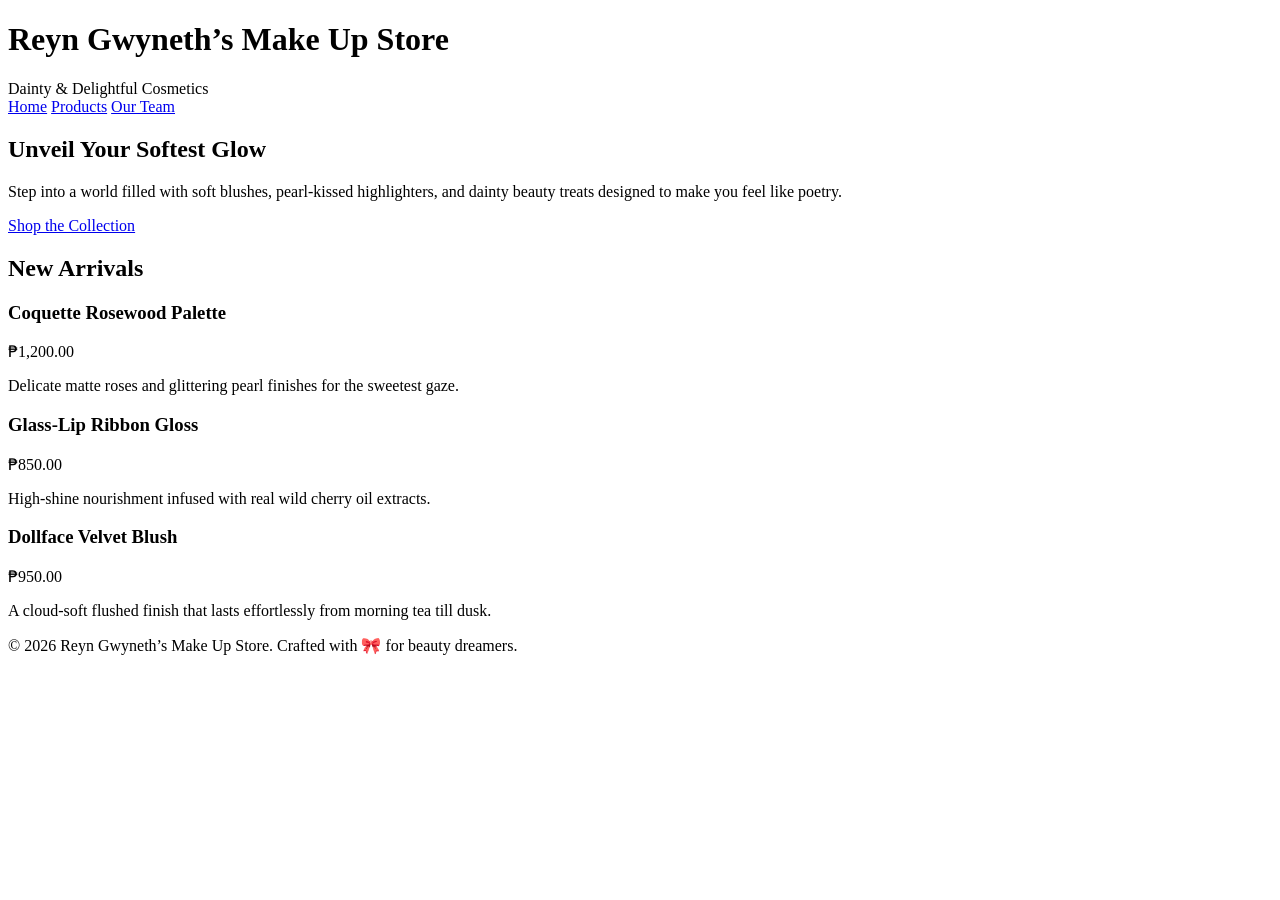
==== index.html @ 67e37d7e "Add files via upload" ====
<!DOCTYPE html>
<html lang="en">
<head>
    <meta charset="UTF-8">
    <meta name="viewport" content="width=device-width, initial-scale=1.0">
    <title>Reyn Gwyneth’s Make Up Store | Ribbon & Roses</title>
    <link rel="stylesheet" href="css/style.css">
</head>
<body>
    <header>
        <div class="logo-container">
            <h1>Reyn Gwyneth’s Make Up Store</h1>
            <span>Dainty & Delightful Cosmetics</span>
        </div>
        <nav>
            <a href="index.html">Home</a>
            <a href="products.html">Products</a>
            <a href="team.html">Our Team</a>
        </nav>
    </header>

    <section class="hero">
        <h2>Unveil Your Softest Glow</h2>
        <p>Step into a world filled with soft blushes, pearl-kissed highlighters, and dainty beauty treats designed to make you feel like poetry.</p>
        <a href="products.html" class="btn">Shop the Collection</a>
    </section>

    <main class="container">
        <h2 class="section-title">New Arrivals</h2>
        <div class="grid-3">
            <div class="card">
                <h3>Coquette Rosewood Palette</h3>
                <p class="price">₱1,200.00</p>
                <p>Delicate matte roses and glittering pearl finishes for the sweetest gaze.</p>
            </div>
            <div class="card">
                <h3>Glass-Lip Ribbon Gloss</h3>
                <p class="price">₱850.00</p>
                <p>High-shine nourishment infused with real wild cherry oil extracts.</p>
            </div>
            <div class="card">
                <h3>Dollface Velvet Blush</h3>
                <p class="price">₱950.00</p>
                <p>A cloud-soft flushed finish that lasts effortlessly from morning tea till dusk.</p>
            </div>
        </div>
    </main>

    <footer>
        <p>&copy; 2026 Reyn Gwyneth’s Make Up Store. Crafted with 🎀 for beauty dreamers.</p>
    </footer>
</body>
</html>
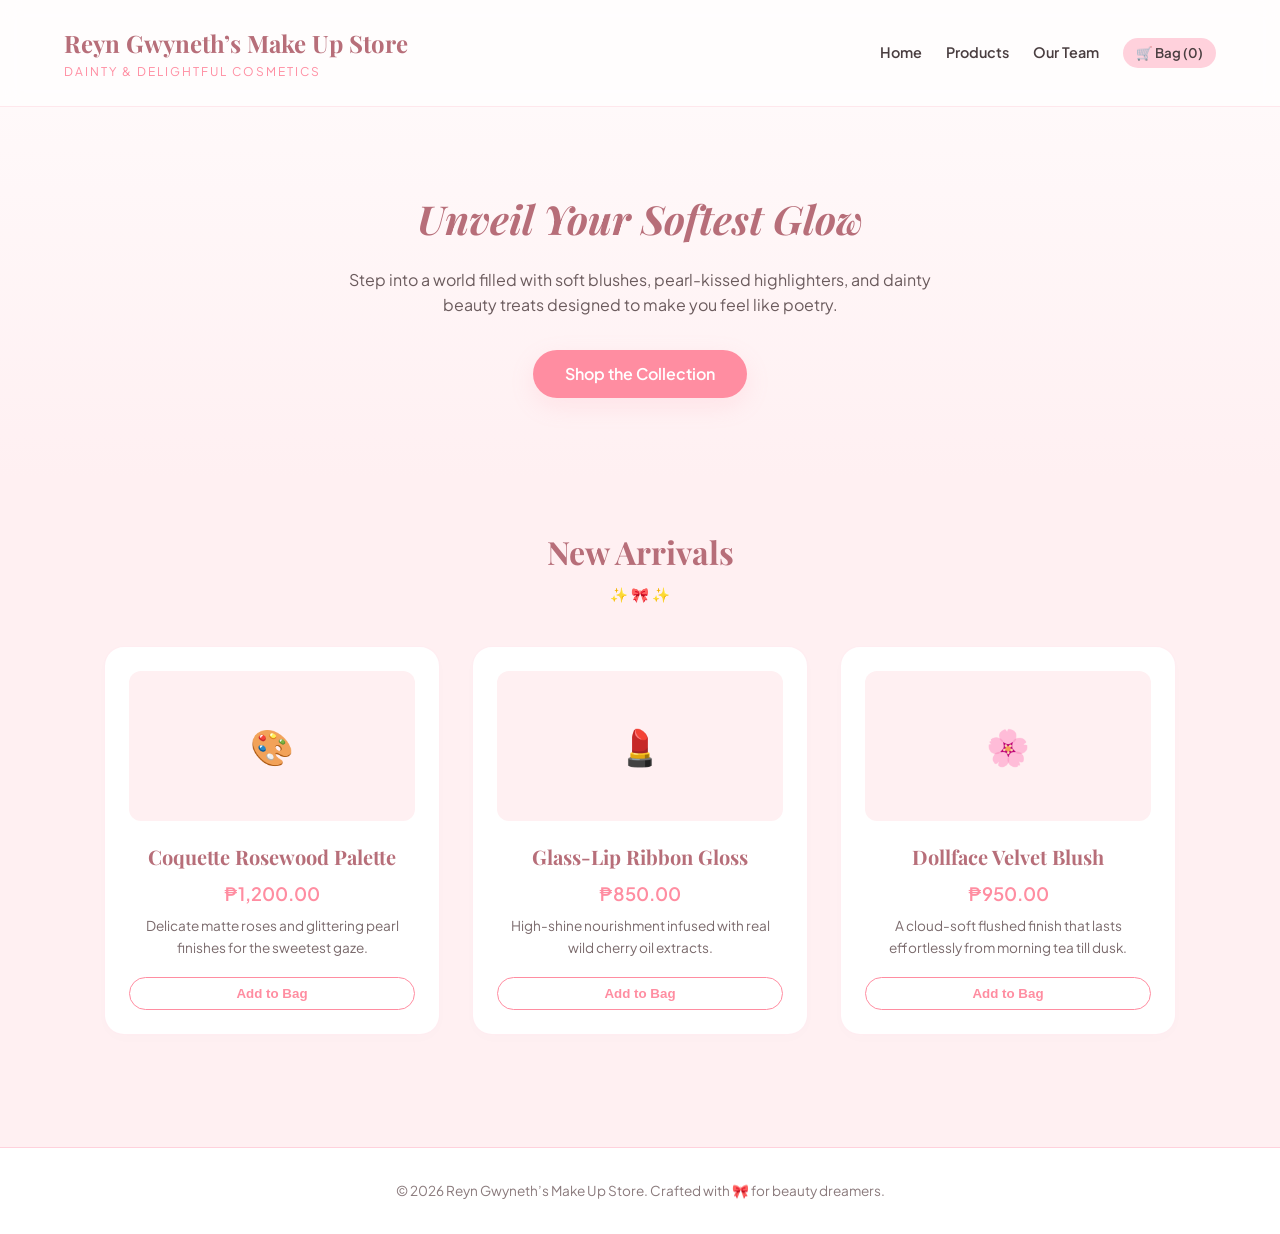
==== commit e1932832: "Add initial HTML structure for makeup store" ====
--- a/index.html
+++ b/index.html
@@ -3,51 +3,339 @@
 <head>
     <meta charset="UTF-8">
     <meta name="viewport" content="width=device-width, initial-scale=1.0">
-    <title>Reyn Gwyneth’s Make Up Store | Ribbon & Roses</title>
-    <link rel="stylesheet" href="css/style.css">
+    <title>Reyn Gwyneth’s Make Up Store</title>
+    
+    <!-- Elegant Typography -->
+    <link rel="preconnect" href="https://fonts.googleapis.com">
+    <link rel="preconnect" href="https://fonts.gstatic.com" crossorigin>
+    <link href="https://fonts.googleapis.com/css2?family=Playfair+Display:ital,wght@0,400..700;1,400..700&family=Plus+Jakarta+Sans:wght@300;400;600&display=swap" rel="stylesheet">
+    
+    <style>
+        /* --- Girly Theme Variables --- */
+        :root {
+            --pink-light: #FFF0F2;
+            --pink-base: #FFD1DC;
+            --pink-dark: #FF8DA1;
+            --rose-gold: #B76E79;
+            --text-color: #4A3E40;
+            --white: #FFFFFF;
+            --font-serif: 'Playfair Display', serif;
+            --font-sans: 'Plus Jakarta Sans', sans-serif;
+            --shadow: 0 8px 24px rgba(255, 141, 161, 0.15);
+            --transition: all 0.3s ease;
+        }
+
+        * {
+            box-sizing: border-box;
+            margin: 0;
+            padding: 0;
+        }
+
+        body {
+            font-family: var(--font-sans);
+            color: var(--text-color);
+            background-color: var(--pink-light);
+            line-height: 1.6;
+            overflow-x: hidden;
+        }
+
+        /* Pretty pink scrollbar */
+        ::-webkit-scrollbar {
+            width: 8px;
+        }
+        ::-webkit-scrollbar-track {
+            background: var(--pink-light);
+        }
+        ::-webkit-scrollbar-thumb {
+            background: var(--pink-base);
+            border-radius: 10px;
+        }
+
+        /* --- Header & Navigation --- */
+        header {
+            background-color: rgba(255, 255, 255, 0.85);
+            backdrop-filter: blur(10px);
+            padding: 1.5rem 5%;
+            display: flex;
+            justify-content: space-between;
+            align-items: center;
+            position: sticky;
+            top: 0;
+            z-index: 1000;
+            border-bottom: 1px solid rgba(255, 209, 220, 0.5);
+        }
+
+        .logo-area h1 {
+            font-family: var(--font-serif);
+            font-size: 1.5rem;
+            color: var(--rose-gold);
+            font-weight: 700;
+        }
+
+        .logo-area span {
+            font-size: 0.75rem;
+            text-transform: uppercase;
+            letter-spacing: 2px;
+            color: var(--pink-dark);
+            display: block;
+        }
+
+        nav {
+            display: flex;
+            gap: 1.5rem;
+            align-items: center;
+        }
+
+        nav a {
+            text-decoration: none;
+            color: var(--text-color);
+            font-weight: 600;
+            font-size: 0.9rem;
+            transition: var(--transition);
+            position: relative;
+        }
+
+        nav a:hover {
+            color: var(--pink-dark);
+        }
+
+        .cart-icon {
+            background: var(--pink-base);
+            border: none;
+            padding: 0.4rem 0.8rem;
+            border-radius: 20px;
+            font-family: var(--font-sans);
+            font-weight: 600;
+            color: var(--text-color);
+            cursor: pointer;
+        }
+
+        /* --- Hero Section --- */
+        .hero {
+            text-align: center;
+            padding: 5rem 1.5rem;
+            background: linear-gradient(180deg, rgba(255,255,255,0.6) 0%, rgba(255,240,242,1) 100%);
+        }
+
+        .hero h2 {
+            font-family: var(--font-serif);
+            font-size: 2.5rem;
+            color: var(--rose-gold);
+            margin-bottom: 1rem;
+            font-style: italic;
+        }
+
+        .hero p {
+            font-size: 1rem;
+            max-width: 600px;
+            margin: 0 auto 2rem auto;
+            color: #6b5b5d;
+        }
+
+        .cta-btn {
+            display: inline-block;
+            text-decoration: none;
+            background-color: var(--pink-dark);
+            color: var(--white);
+            padding: 0.7rem 2rem;
+            border-radius: 30px;
+            font-weight: 600;
+            box-shadow: var(--shadow);
+            transition: var(--transition);
+        }
+
+        .cta-btn:hover {
+            background-color: var(--rose-gold);
+            transform: translateY(-2px);
+        }
+
+        /* --- Product Layout Grid --- */
+        main {
+            padding: 3rem 5%;
+            max-width: 1200px;
+            margin: 0 auto;
+        }
+
+        .section-title {
+            text-align: center;
+            font-family: var(--font-serif);
+            font-size: 2rem;
+            color: var(--rose-gold);
+            margin-bottom: 2.5rem;
+        }
+
+        .section-title::after {
+            content: '✨ 🎀 ✨';
+            display: block;
+            font-size: 0.9rem;
+            margin-top: 0.4rem;
+        }
+
+        .product-grid {
+            display: grid;
+            grid-template-columns: repeat(auto-fit, minmax(260px, 1fr));
+            gap: 2rem;
+        }
+
+        .product-card {
+            background: var(--white);
+            border-radius: 20px;
+            padding: 1.5rem;
+            text-align: center;
+            border: 1px solid rgba(255, 209, 220, 0.4);
+            transition: var(--transition);
+            display: flex;
+            flex-direction: column;
+            justify-content: space-between;
+            box-shadow: 0 4px 15px rgba(0,0,0,0.01);
+        }
+
+        .product-card:hover {
+            transform: translateY(-5px);
+            box-shadow: var(--shadow);
+            border-color: var(--pink-base);
+        }
+
+        .product-img-placeholder {
+            width: 100%;
+            height: 150px;
+            background-color: var(--pink-light);
+            border-radius: 12px;
+            margin-bottom: 1.2rem;
+            display: flex;
+            align-items: center;
+            justify-content: center;
+            font-size: 2.2rem;
+        }
+
+        .product-card h3 {
+            font-family: var(--font-serif);
+            font-size: 1.25rem;
+            color: var(--rose-gold);
+            margin-bottom: 0.4rem;
+        }
+
+        .price {
+            font-weight: 600;
+            color: var(--pink-dark);
+            font-size: 1.15rem;
+            margin-bottom: 0.4rem;
+        }
+
+        .description {
+            font-size: 0.85rem;
+            color: #7a6a6c;
+            margin-bottom: 1.2rem;
+        }
+
+        .add-to-cart-btn {
+            background: transparent;
+            border: 1.5px solid var(--pink-dark);
+            color: var(--pink-dark);
+            padding: 0.5rem 1.2rem;
+            border-radius: 20px;
+            font-weight: 600;
+            cursor: pointer;
+            transition: var(--transition);
+            width: 100%;
+        }
+
+        .add-to-cart-btn:hover {
+            background: var(--pink-dark);
+            color: var(--white);
+        }
+
+        footer {
+            background-color: var(--white);
+            text-align: center;
+            padding: 2rem 1.5rem;
+            margin-top: 4rem;
+            border-top: 1px solid var(--pink-base);
+            font-size: 0.85rem;
+            color: #8a7a7c;
+        }
+
+        /* Mobile Responsiveness */
+        @media (max-width: 768px) {
+            header {
+                flex-direction: column;
+                gap: 1rem;
+                text-align: center;
+            }
+            .hero h2 {
+                font-size: 2rem;
+            }
+        }
+    </style>
 </head>
 <body>
+
     <header>
-        <div class="logo-container">
+        <div class="logo-area">
             <h1>Reyn Gwyneth’s Make Up Store</h1>
-            <span>Dainty & Delightful Cosmetics</span>
+            <span>Dainty &amp; Delightful Cosmetics</span>
         </div>
         <nav>
             <a href="index.html">Home</a>
             <a href="products.html">Products</a>
             <a href="team.html">Our Team</a>
+            <button class="cart-icon">🛒 Bag (<span id="cart-count">0</span>)</button>
         </nav>
     </header>
 
     <section class="hero">
         <h2>Unveil Your Softest Glow</h2>
         <p>Step into a world filled with soft blushes, pearl-kissed highlighters, and dainty beauty treats designed to make you feel like poetry.</p>
-        <a href="products.html" class="btn">Shop the Collection</a>
+        <a href="products.html" class="cta-btn">Shop the Collection</a>
     </section>
 
-    <main class="container">
+    <main>
         <h2 class="section-title">New Arrivals</h2>
-        <div class="grid-3">
-            <div class="card">
-                <h3>Coquette Rosewood Palette</h3>
-                <p class="price">₱1,200.00</p>
-                <p>Delicate matte roses and glittering pearl finishes for the sweetest gaze.</p>
+        
+        <div class="product-grid">
+            <div class="product-card">
+                <div>
+                    <div class="product-img-placeholder">🎨</div>
+                    <h3>Coquette Rosewood Palette</h3>
+                    <p class="price">₱1,200.00</p>
+                    <p class="description">Delicate matte roses and glittering pearl finishes for the sweetest gaze.</p>
+                </div>
+                <button class="add-to-cart-btn" onclick="addToCart()">Add to Bag</button>
             </div>
-            <div class="card">
-                <h3>Glass-Lip Ribbon Gloss</h3>
-                <p class="price">₱850.00</p>
-                <p>High-shine nourishment infused with real wild cherry oil extracts.</p>
+
+            <div class="product-card">
+                <div>
+                    <div class="product-img-placeholder">💄</div>
+                    <h3>Glass-Lip Ribbon Gloss</h3>
+                    <p class="price">₱850.00</p>
+                    <p class="description">High-shine nourishment infused with real wild cherry oil extracts.</p>
+                </div>
+                <button class="add-to-cart-btn" onclick="addToCart()">Add to Bag</button>
             </div>
-            <div class="card">
-                <h3>Dollface Velvet Blush</h3>
-                <p class="price">₱950.00</p>
-                <p>A cloud-soft flushed finish that lasts effortlessly from morning tea till dusk.</p>
+
+            <div class="product-card">
+                <div>
+                    <div class="product-img-placeholder">🌸</div>
+                    <h3>Dollface Velvet Blush</h3>
+                    <p class="price">₱950.00</p>
+                    <p class="description">A cloud-soft flushed finish that lasts effortlessly from morning tea till dusk.</p>
+                </div>
+                <button class="add-to-cart-btn" onclick="addToCart()">Add to Bag</button>
             </div>
         </div>
     </main>
 
     <footer>
-        <p>&copy; 2026 Reyn Gwyneth’s Make Up Store. Crafted with 🎀 for beauty dreamers.</p>
+        <p>© 2026 Reyn Gwyneth’s Make Up Store. Crafted with 🎀 for beauty dreamers.</p>
     </footer>
+
+    <script>
+        let count = 0;
+        function addToCart() {
+            count++;
+            document.getElementById('cart-count').innerText = count;
+            alert("Added to your beauty bag! 💖✨");
+        }
+    </script>
 </body>
 </html>
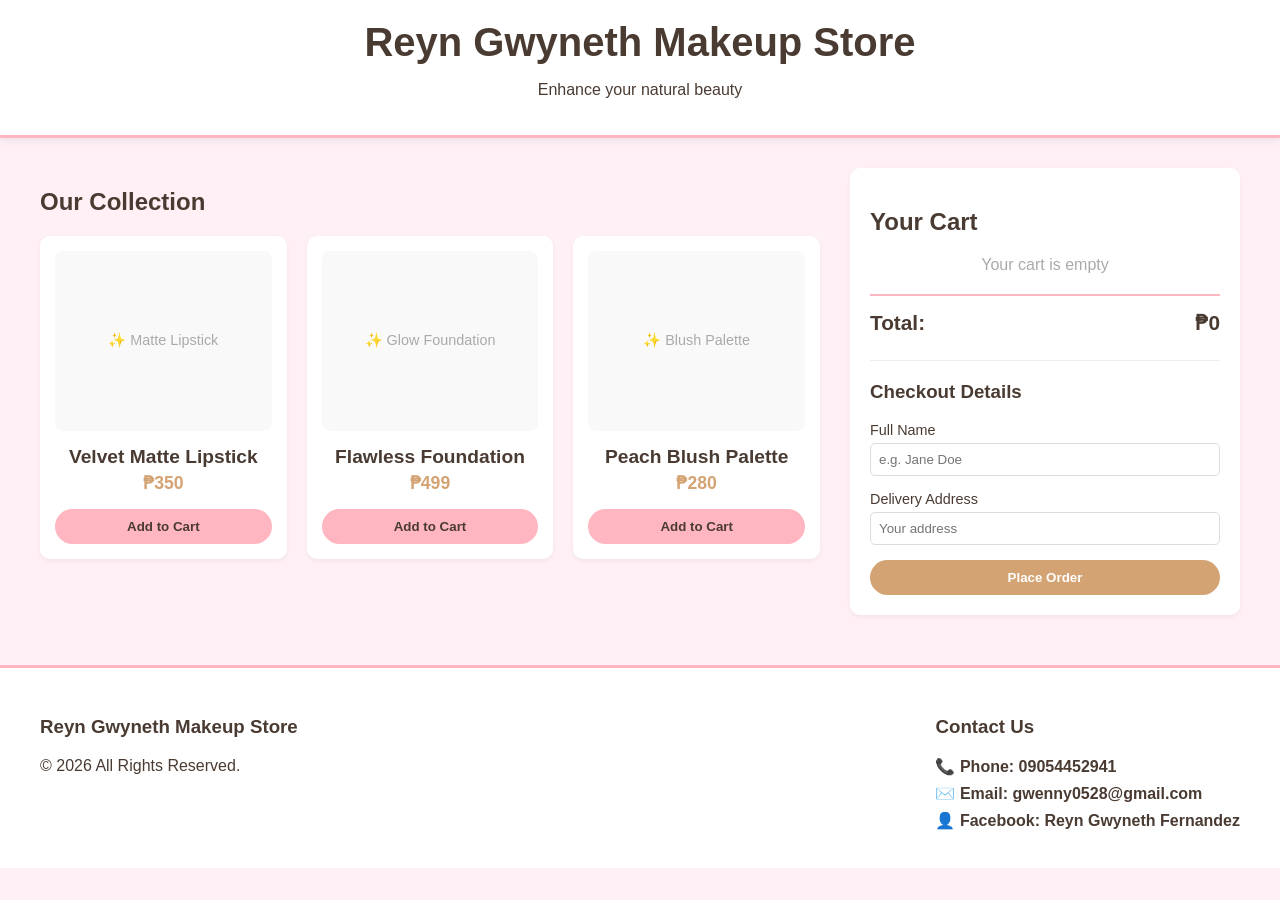
==== commit ae5fc53d: "Create index.html" ====
--- a/index.html
+++ b/index.html
@@ -3,338 +3,361 @@
 <head>
     <meta charset="UTF-8">
     <meta name="viewport" content="width=device-width, initial-scale=1.0">
-    <title>Reyn Gwyneth’s Make Up Store</title>
-    
-    <!-- Elegant Typography -->
-    <link rel="preconnect" href="https://fonts.googleapis.com">
-    <link rel="preconnect" href="https://fonts.gstatic.com" crossorigin>
-    <link href="https://fonts.googleapis.com/css2?family=Playfair+Display:ital,wght@0,400..700;1,400..700&family=Plus+Jakarta+Sans:wght@300;400;600&display=swap" rel="stylesheet">
-    
+    <title>Reyn Gwyneth Makeup Store</title>
     <style>
-        /* --- Girly Theme Variables --- */
         :root {
-            --pink-light: #FFF0F2;
-            --pink-base: #FFD1DC;
-            --pink-dark: #FF8DA1;
-            --rose-gold: #B76E79;
-            --text-color: #4A3E40;
-            --white: #FFFFFF;
-            --font-serif: 'Playfair Display', serif;
-            --font-sans: 'Plus Jakarta Sans', sans-serif;
-            --shadow: 0 8px 24px rgba(255, 141, 161, 0.15);
-            --transition: all 0.3s ease;
-        }
-
-        * {
-            box-sizing: border-box;
+            --primary-color: #ffb6c1;
+            --dark-color: #4a3b32;
+            --accent-color: #d4a373;
+            --light-bg: #fff0f5;
+        }
+
+        body {
+            font-family: 'Segoe UI', Tahoma, Geneva, Verdana, sans-serif;
             margin: 0;
             padding: 0;
-        }
-
-        body {
-            font-family: var(--font-sans);
-            color: var(--text-color);
-            background-color: var(--pink-light);
-            line-height: 1.6;
-            overflow-x: hidden;
-        }
-
-        /* Pretty pink scrollbar */
-        ::-webkit-scrollbar {
-            width: 8px;
-        }
-        ::-webkit-scrollbar-track {
-            background: var(--pink-light);
-        }
-        ::-webkit-scrollbar-thumb {
-            background: var(--pink-base);
+            background-color: var(--light-bg);
+            color: var(--dark-color);
+        }
+
+        header {
+            background-color: white;
+            padding: 20px;
+            text-align: center;
+            border-bottom: 3px solid var(--primary-color);
+            box-shadow: 0 4px 6px rgba(0,0,0,0.05);
+        }
+
+        header h1 {
+            margin: 0;
+            font-size: 2.5rem;
+            color: var(--dark-color);
+        }
+
+        .container {
+            max-width: 1200px;
+            margin: 30px auto;
+            padding: 0 20px;
+            display: grid;
+            grid-template-columns: 2fr 1fr;
+            gap: 30px;
+        }
+
+        @media (max-width: 768px) {
+            .container {
+                grid-template-columns: 1fr;
+            }
+        }
+
+        /* Products Grid */
+        .products-grid {
+            display: grid;
+            grid-template-columns: repeat(auto-fit, minmax(220px, 1fr));
+            gap: 20px;
+        }
+
+        .product-card {
+            background: white;
             border-radius: 10px;
-        }
-
-        /* --- Header & Navigation --- */
-        header {
-            background-color: rgba(255, 255, 255, 0.85);
-            backdrop-filter: blur(10px);
-            padding: 1.5rem 5%;
+            padding: 15px;
+            text-align: center;
+            box-shadow: 0 2px 5px rgba(0,0,0,0.05);
+            transition: transform 0.2s;
+        }
+
+        .product-card:hover {
+            transform: translateY(-5px);
+        }
+
+        .product-img {
+            width: 100%;
+            height: 180px;
+            background-color: #f9f9f9;
+            border-radius: 8px;
+            margin-bottom: 15px;
+            display: flex;
+            align-items: center;
+            justify-content: center;
+            color: #aaa;
+            font-size: 0.9rem;
+        }
+
+        .product-card h3 {
+            margin: 10px 0 5px 0;
+            font-size: 1.2rem;
+        }
+
+        .price {
+            color: var(--accent-color);
+            font-weight: bold;
+            font-size: 1.1rem;
+            margin-bottom: 15px;
+        }
+
+        .btn {
+            background-color: var(--primary-color);
+            color: var(--dark-color);
+            border: none;
+            padding: 10px 15px;
+            border-radius: 20px;
+            cursor: pointer;
+            font-weight: bold;
+            width: 100%;
+            transition: background 0.2s;
+        }
+
+        .btn:hover {
+            background-color: #ff99aa;
+        }
+
+        /* Cart & Checkout Section */
+        .sidebar {
+            background: white;
+            padding: 20px;
+            border-radius: 10px;
+            box-shadow: 0 2px 5px rgba(0,0,0,0.05);
+            height: fit-content;
+        }
+
+        .cart-item {
             display: flex;
             justify-content: space-between;
             align-items: center;
-            position: sticky;
-            top: 0;
-            z-index: 1000;
-            border-bottom: 1px solid rgba(255, 209, 220, 0.5);
-        }
-
-        .logo-area h1 {
-            font-family: var(--font-serif);
-            font-size: 1.5rem;
-            color: var(--rose-gold);
-            font-weight: 700;
-        }
-
-        .logo-area span {
-            font-size: 0.75rem;
-            text-transform: uppercase;
-            letter-spacing: 2px;
-            color: var(--pink-dark);
+            padding: 10px 0;
+            border-bottom: 1px solid #eee;
+        }
+
+        .cart-item button {
+            background: none;
+            border: none;
+            color: red;
+            cursor: pointer;
+            font-size: 0.9rem;
+        }
+
+        .total-section {
+            margin-top: 20px;
+            font-size: 1.3rem;
+            font-weight: bold;
+            display: flex;
+            justify-content: space-between;
+            border-top: 2px solid var(--primary-color);
+            padding-top: 15px;
+        }
+
+        /* Checkout Form */
+        .checkout-form {
+            margin-top: 25px;
+            border-top: 1px solid #eee;
+            padding-top: 20px;
+        }
+
+        .checkout-form h3 {
+            margin-top: 0;
+        }
+
+        .form-group {
+            margin-bottom: 15px;
+        }
+
+        .form-group label {
             display: block;
-        }
-
-        nav {
-            display: flex;
-            gap: 1.5rem;
-            align-items: center;
-        }
-
-        nav a {
-            text-decoration: none;
-            color: var(--text-color);
-            font-weight: 600;
+            margin-bottom: 5px;
             font-size: 0.9rem;
-            transition: var(--transition);
-            position: relative;
-        }
-
-        nav a:hover {
-            color: var(--pink-dark);
-        }
-
-        .cart-icon {
-            background: var(--pink-base);
-            border: none;
-            padding: 0.4rem 0.8rem;
-            border-radius: 20px;
-            font-family: var(--font-sans);
-            font-weight: 600;
-            color: var(--text-color);
-            cursor: pointer;
-        }
-
-        /* --- Hero Section --- */
-        .hero {
-            text-align: center;
-            padding: 5rem 1.5rem;
-            background: linear-gradient(180deg, rgba(255,255,255,0.6) 0%, rgba(255,240,242,1) 100%);
-        }
-
-        .hero h2 {
-            font-family: var(--font-serif);
-            font-size: 2.5rem;
-            color: var(--rose-gold);
-            margin-bottom: 1rem;
-            font-style: italic;
-        }
-
-        .hero p {
-            font-size: 1rem;
-            max-width: 600px;
-            margin: 0 auto 2rem auto;
-            color: #6b5b5d;
-        }
-
-        .cta-btn {
-            display: inline-block;
-            text-decoration: none;
-            background-color: var(--pink-dark);
-            color: var(--white);
-            padding: 0.7rem 2rem;
-            border-radius: 30px;
-            font-weight: 600;
-            box-shadow: var(--shadow);
-            transition: var(--transition);
-        }
-
-        .cta-btn:hover {
-            background-color: var(--rose-gold);
-            transform: translateY(-2px);
-        }
-
-        /* --- Product Layout Grid --- */
-        main {
-            padding: 3rem 5%;
+        }
+
+        .form-group input {
+            width: 100%;
+            padding: 8px;
+            border: 1px solid #ddd;
+            border-radius: 5px;
+            box-sizing: border-box;
+        }
+
+        /* Footer & Contact */
+        footer {
+            background-color: white;
+            margin-top: 50px;
+            padding: 30px 20px;
+            border-top: 3px solid var(--primary-color);
+        }
+
+        .footer-content {
             max-width: 1200px;
             margin: 0 auto;
-        }
-
-        .section-title {
-            text-align: center;
-            font-family: var(--font-serif);
-            font-size: 2rem;
-            color: var(--rose-gold);
-            margin-bottom: 2.5rem;
-        }
-
-        .section-title::after {
-            content: '✨ 🎀 ✨';
-            display: block;
-            font-size: 0.9rem;
-            margin-top: 0.4rem;
-        }
-
-        .product-grid {
-            display: grid;
-            grid-template-columns: repeat(auto-fit, minmax(260px, 1fr));
-            gap: 2rem;
-        }
-
-        .product-card {
-            background: var(--white);
-            border-radius: 20px;
-            padding: 1.5rem;
-            text-align: center;
-            border: 1px solid rgba(255, 209, 220, 0.4);
-            transition: var(--transition);
             display: flex;
-            flex-direction: column;
             justify-content: space-between;
-            box-shadow: 0 4px 15px rgba(0,0,0,0.01);
-        }
-
-        .product-card:hover {
-            transform: translateY(-5px);
-            box-shadow: var(--shadow);
-            border-color: var(--pink-base);
-        }
-
-        .product-img-placeholder {
-            width: 100%;
-            height: 150px;
-            background-color: var(--pink-light);
-            border-radius: 12px;
-            margin-bottom: 1.2rem;
-            display: flex;
-            align-items: center;
-            justify-content: center;
-            font-size: 2.2rem;
-        }
-
-        .product-card h3 {
-            font-family: var(--font-serif);
-            font-size: 1.25rem;
-            color: var(--rose-gold);
-            margin-bottom: 0.4rem;
-        }
-
-        .price {
-            font-weight: 600;
-            color: var(--pink-dark);
-            font-size: 1.15rem;
-            margin-bottom: 0.4rem;
-        }
-
-        .description {
-            font-size: 0.85rem;
-            color: #7a6a6c;
-            margin-bottom: 1.2rem;
-        }
-
-        .add-to-cart-btn {
-            background: transparent;
-            border: 1.5px solid var(--pink-dark);
-            color: var(--pink-dark);
-            padding: 0.5rem 1.2rem;
-            border-radius: 20px;
-            font-weight: 600;
-            cursor: pointer;
-            transition: var(--transition);
-            width: 100%;
-        }
-
-        .add-to-cart-btn:hover {
-            background: var(--pink-dark);
-            color: var(--white);
-        }
-
-        footer {
-            background-color: var(--white);
-            text-align: center;
-            padding: 2rem 1.5rem;
-            margin-top: 4rem;
-            border-top: 1px solid var(--pink-base);
-            font-size: 0.85rem;
-            color: #8a7a7c;
-        }
-
-        /* Mobile Responsiveness */
-        @media (max-width: 768px) {
-            header {
-                flex-direction: column;
-                gap: 1rem;
-                text-align: center;
-            }
-            .hero h2 {
-                font-size: 2rem;
-            }
+            flex-wrap: wrap;
+            gap: 20px;
+        }
+
+        .contact-info p {
+            margin: 8px 0;
+        }
+
+        .contact-info a {
+            color: var(--dark-color);
+            text-decoration: none;
+            font-weight: bold;
+        }
+
+        .contact-info a:hover {
+            color: var(--accent-color);
         }
     </style>
 </head>
 <body>
 
     <header>
-        <div class="logo-area">
-            <h1>Reyn Gwyneth’s Make Up Store</h1>
-            <span>Dainty &amp; Delightful Cosmetics</span>
+        <h1>Reyn Gwyneth Makeup Store</h1>
+        <p>Enhance your natural beauty</p>
+    </header>
+
+    <div class="container">
+        <!-- Products Section -->
+        <div>
+            <h2>Our Collection</h2>
+            <div class="products-grid">
+                <!-- Product 1 -->
+                <div class="product-card">
+                    <div class="product-img">✨ Matte Lipstick</div>
+                    <h3>Velvet Matte Lipstick</h3>
+                    <div class="price">₱350</div>
+                    <button class="btn" onclick="addToCart('Velvet Matte Lipstick', 350)">Add to Cart</button>
+                </div>
+                <!-- Product 2 -->
+                <div class="product-card">
+                    <div class="product-img">✨ Glow Foundation</div>
+                    <h3>Flawless Foundation</h3>
+                    <div class="price">₱499</div>
+                    <button class="btn" onclick="addToCart('Flawless Foundation', 499)">Add to Cart</button>
+                </div>
+                <!-- Product 3 -->
+                <div class="product-card">
+                    <div class="product-img">✨ Blush Palette</div>
+                    <h3>Peach Blush Palette</h3>
+                    <div class="price">₱280</div>
+                    <button class="btn" onclick="addToCart('Peach Blush Palette', 280)">Add to Cart</button>
+                </div>
+            </div>
         </div>
-        <nav>
-            <a href="index.html">Home</a>
-            <a href="products.html">Products</a>
-            <a href="team.html">Our Team</a>
-            <button class="cart-icon">🛒 Bag (<span id="cart-count">0</span>)</button>
-        </nav>
-    </header>
-
-    <section class="hero">
-        <h2>Unveil Your Softest Glow</h2>
-        <p>Step into a world filled with soft blushes, pearl-kissed highlighters, and dainty beauty treats designed to make you feel like poetry.</p>
-        <a href="products.html" class="cta-btn">Shop the Collection</a>
-    </section>
-
-    <main>
-        <h2 class="section-title">New Arrivals</h2>
-        
-        <div class="product-grid">
-            <div class="product-card">
-                <div>
-                    <div class="product-img-placeholder">🎨</div>
-                    <h3>Coquette Rosewood Palette</h3>
-                    <p class="price">₱1,200.00</p>
-                    <p class="description">Delicate matte roses and glittering pearl finishes for the sweetest gaze.</p>
-                </div>
-                <button class="add-to-cart-btn" onclick="addToCart()">Add to Bag</button>
-            </div>
-
-            <div class="product-card">
-                <div>
-                    <div class="product-img-placeholder">💄</div>
-                    <h3>Glass-Lip Ribbon Gloss</h3>
-                    <p class="price">₱850.00</p>
-                    <p class="description">High-shine nourishment infused with real wild cherry oil extracts.</p>
-                </div>
-                <button class="add-to-cart-btn" onclick="addToCart()">Add to Bag</button>
-            </div>
-
-            <div class="product-card">
-                <div>
-                    <div class="product-img-placeholder">🌸</div>
-                    <h3>Dollface Velvet Blush</h3>
-                    <p class="price">₱950.00</p>
-                    <p class="description">A cloud-soft flushed finish that lasts effortlessly from morning tea till dusk.</p>
-                </div>
-                <button class="add-to-cart-btn" onclick="addToCart()">Add to Bag</button>
+
+        <!-- Shopping Cart & Checkout Sidebar -->
+        <div class="sidebar">
+            <h2>Your Cart</h2>
+            <div id="cart-items">
+                <p style="color: #aaa; text-align: center;">Your cart is empty</p>
+            </div>
+            
+            <div class="total-section">
+                <span>Total:</span>
+                <span id="cart-total">₱0</span>
+            </div>
+
+            <!-- Checkout Form -->
+            <div class="checkout-form">
+                <h3>Checkout Details</h3>
+                <form id="checkout-form" onsubmit="processCheckout(event)">
+                    <div class="form-group">
+                        <label for="name">Full Name</label>
+                        <input type="text" id="name" required placeholder="e.g. Jane Doe">
+                    </div>
+                    <div class="form-group">
+                        <label for="address">Delivery Address</label>
+                        <input type="text" id="address" required placeholder="Your address">
+                    </div>
+                    <button type="submit" class="btn" style="background-color: var(--accent-color); color: white;">Place Order</button>
+                </form>
             </div>
         </div>
-    </main>
-
+    </div>
+
+    <!-- Contact Info Footer -->
     <footer>
-        <p>© 2026 Reyn Gwyneth’s Make Up Store. Crafted with 🎀 for beauty dreamers.</p>
+        <div class="footer-content">
+            <div>
+                <h3>Reyn Gwyneth Makeup Store</h3>
+                <p>&copy; 2026 All Rights Reserved.</p>
+            </div>
+            <div class="contact-info">
+                <h3>Contact Us</h3>
+                <p>📞 <strong>Phone:</strong> <a href="tel:09054452941">09054452941</a></p>
+                <p>✉️ <strong>Email:</strong> <a href="mailto:gwenny0528@gmail.com">gwenny0528@gmail.com</a></p>
+                <p>👤 <strong>Facebook:</strong> <a href="https://www.facebook.com/search/top/?q=Reyn%20Gwyneth%20Fernandez" target="_blank">Reyn Gwyneth Fernandez</a></p>
+            </div>
+        </div>
     </footer>
 
+    <!-- Interactive Logic JavaScript -->
     <script>
-        let count = 0;
-        function addToCart() {
-            count++;
-            document.getElementById('cart-count').innerText = count;
-            alert("Added to your beauty bag! 💖✨");
+        let cart = [];
+
+        function addToCart(name, price) {
+            // Check if item already exists in cart
+            const existingItem = cart.find(item => item.name === name);
+            if (existingItem) {
+                existingItem.quantity += 1;
+            } else {
+                cart.push({ name: name, price: price, quantity: 1 });
+            }
+            updateCartUI();
+        }
+
+        function removeFromCart(name) {
+            cart = cart.filter(item => item.name !== name);
+            updateCartUI();
+        }
+
+        function updateCartUI() {
+            const cartItemsContainer = document.getElementById('cart-items');
+            const cartTotalElement = document.getElementById('cart-total');
+            
+            if (cart.length === 0) {
+                cartItemsContainer.innerHTML = '<p style="color: #aaa; text-align: center;">Your cart is empty</p>';
+                cartTotalElement.innerText = '₱0';
+                return;
+            }
+
+            cartItemsContainer.innerHTML = '';
+            let total = 0;
+
+            cart.forEach(item => {
+                const itemTotal = item.price * item.quantity;
+                total += itemTotal;
+
+                const itemElement = document.createElement('div');
+                itemElement.className = 'cart-item';
+                itemElement.innerHTML = `
+                    <div>
+                        <strong>${item.name}</strong> <br>
+                        <small>₱${item.price} x ${item.quantity}</small>
+                    </div>
+                    <div>
+                        <span>₱${itemTotal}</span>
+                        <button onclick="removeFromCart('${item.name}')" style="margin-left: 10px;">✕</button>
+                    </div>
+                `;
+                cartItemsContainer.appendChild(itemElement);
+            });
+
+            cartTotalElement.innerText = `₱${total}`;
+        }
+
+        function processCheckout(event) {
+            event.preventDefault();
+            
+            if (cart.length === 0) {
+                alert('Your cart is empty. Add some items before checking out!');
+                return;
+            }
+
+            const name = document.getElementById('name').value;
+            alert(`Thank you for your order, ${name}! Your purchase has been processed successfully.`);
+            
+            // Clear cart and form after purchase
+            cart = [];
+            updateCartUI();
+            document.getElementById('checkout-form').reset();
         }
     </script>
 </body>
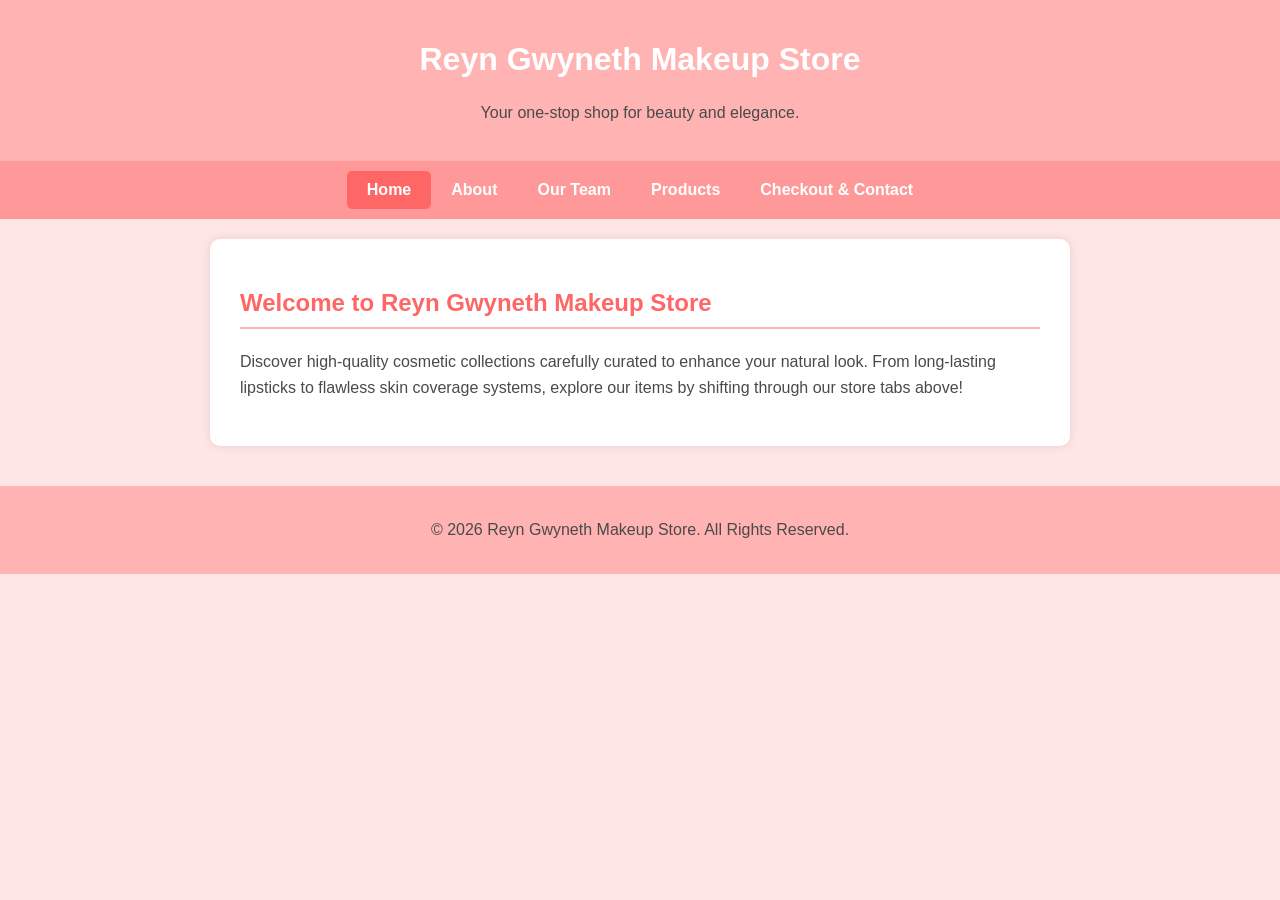
==== commit f2fbaa06: "Create index.html" ====
--- a/index.html
+++ b/index.html
@@ -5,120 +5,114 @@
     <meta name="viewport" content="width=device-width, initial-scale=1.0">
     <title>Reyn Gwyneth Makeup Store</title>
     <style>
-        :root {
-            --primary-color: #ffb6c1;
-            --dark-color: #4a3b32;
-            --accent-color: #d4a373;
-            --light-bg: #fff0f5;
-        }
-
         body {
-            font-family: 'Segoe UI', Tahoma, Geneva, Verdana, sans-serif;
+            font-family: Arial, sans-serif;
+            background-color: #ffe6e6;
             margin: 0;
             padding: 0;
-            background-color: var(--light-bg);
-            color: var(--dark-color);
+            text-align: center;
         }
 
         header {
-            background-color: white;
+            background-color: #ffb3b3;
+            color: white;
             padding: 20px;
+        }
+
+        /* Navigation Tabs */
+        nav {
+            background-color: #ff9999;
+            display: flex;
+            justify-content: center;
+            padding: 10px 0;
+        }
+
+        nav button {
+            background: none;
+            border: none;
+            color: white;
+            padding: 10px 20px;
+            font-size: 16px;
+            cursor: pointer;
+            font-weight: bold;
+            transition: background 0.3s;
+        }
+
+        nav button:hover, nav button.active {
+            background-color: #ff6666;
+            border-radius: 5px;
+        }
+
+        /* Tab Content Control */
+        .tab-content {
+            display: none;
+            max-width: 800px;
+            margin: 20px auto;
+            background: white;
+            padding: 30px;
+            border-radius: 10px;
+            box-shadow: 0px 0px 10px rgba(0,0,0,0.1);
+            text-align: left;
+        }
+
+        .tab-content.active {
+            display: block;
+        }
+
+        h2 {
+            color: #ff6666;
+            border-bottom: 2px solid #ffb3b3;
+            padding-bottom: 10px;
+        }
+
+        p {
+            line-height: 1.6;
+            color: #4a4a4a;
+        }
+
+        /* Product Interactive Grid */
+        .product-grid {
+            display: grid;
+            grid-template-columns: repeat(auto-fit, minmax(200px, 1fr));
+            gap: 20px;
+            margin-top: 20px;
+        }
+
+        .product-card {
+            border: 1px solid #ffb3b3;
+            padding: 15px;
+            border-radius: 8px;
             text-align: center;
-            border-bottom: 3px solid var(--primary-color);
-            box-shadow: 0 4px 6px rgba(0,0,0,0.05);
-        }
-
-        header h1 {
-            margin: 0;
-            font-size: 2.5rem;
-            color: var(--dark-color);
-        }
-
-        .container {
-            max-width: 1200px;
-            margin: 30px auto;
-            padding: 0 20px;
-            display: grid;
-            grid-template-columns: 2fr 1fr;
-            gap: 30px;
-        }
-
-        @media (max-width: 768px) {
-            .container {
-                grid-template-columns: 1fr;
-            }
-        }
-
-        /* Products Grid */
-        .products-grid {
-            display: grid;
-            grid-template-columns: repeat(auto-fit, minmax(220px, 1fr));
-            gap: 20px;
-        }
-
-        .product-card {
-            background: white;
-            border-radius: 10px;
-            padding: 15px;
-            text-align: center;
-            box-shadow: 0 2px 5px rgba(0,0,0,0.05);
-            transition: transform 0.2s;
-        }
-
-        .product-card:hover {
-            transform: translateY(-5px);
-        }
-
-        .product-img {
-            width: 100%;
-            height: 180px;
-            background-color: #f9f9f9;
-            border-radius: 8px;
-            margin-bottom: 15px;
-            display: flex;
-            align-items: center;
-            justify-content: center;
-            color: #aaa;
-            font-size: 0.9rem;
+            background-color: #fffafb;
         }
 
         .product-card h3 {
             margin: 10px 0 5px 0;
-            font-size: 1.2rem;
+            color: #ff6666;
         }
 
         .price {
-            color: var(--accent-color);
-            font-weight: bold;
-            font-size: 1.1rem;
+            font-weight: bold;
+            color: #d4a373;
             margin-bottom: 15px;
         }
 
         .btn {
-            background-color: var(--primary-color);
-            color: var(--dark-color);
+            background-color: #ff9999;
+            color: white;
             border: none;
-            padding: 10px 15px;
-            border-radius: 20px;
+            padding: 8px 15px;
+            border-radius: 5px;
             cursor: pointer;
             font-weight: bold;
             width: 100%;
-            transition: background 0.2s;
         }
 
         .btn:hover {
-            background-color: #ff99aa;
-        }
-
-        /* Cart & Checkout Section */
-        .sidebar {
-            background: white;
-            padding: 20px;
-            border-radius: 10px;
-            box-shadow: 0 2px 5px rgba(0,0,0,0.05);
-            height: fit-content;
-        }
-
+            background-color: #ff6666;
+        }
+
+        /* Cart & Checkout Layout */
         .cart-item {
             display: flex;
             justify-content: space-between;
@@ -130,30 +124,18 @@
         .cart-item button {
             background: none;
             border: none;
-            color: red;
+            color: #ff6666;
             cursor: pointer;
-            font-size: 0.9rem;
+            font-weight: bold;
         }
 
         .total-section {
-            margin-top: 20px;
-            font-size: 1.3rem;
-            font-weight: bold;
+            font-size: 20px;
+            font-weight: bold;
+            margin: 20px 0;
             display: flex;
             justify-content: space-between;
-            border-top: 2px solid var(--primary-color);
-            padding-top: 15px;
-        }
-
-        /* Checkout Form */
-        .checkout-form {
-            margin-top: 25px;
-            border-top: 1px solid #eee;
-            padding-top: 20px;
-        }
-
-        .checkout-form h3 {
-            margin-top: 0;
+            color: #ff6666;
         }
 
         .form-group {
@@ -163,46 +145,41 @@
         .form-group label {
             display: block;
             margin-bottom: 5px;
-            font-size: 0.9rem;
+            font-weight: bold;
         }
 
         .form-group input {
             width: 100%;
-            padding: 8px;
-            border: 1px solid #ddd;
+            padding: 10px;
+            border: 1px solid #ffb3b3;
             border-radius: 5px;
             box-sizing: border-box;
         }
 
-        /* Footer & Contact */
+        /* Contact Section Styles */
+        .contact-box {
+            background-color: #fffafb;
+            border-left: 5px solid #ff9999;
+            padding: 15px;
+            margin-top: 20px;
+            border-radius: 0 8px 8px 0;
+        }
+
+        .contact-box a {
+            color: #ff6666;
+            text-decoration: none;
+            font-weight: bold;
+        }
+
+        .contact-box a:hover {
+            text-decoration: underline;
+        }
+
         footer {
-            background-color: white;
-            margin-top: 50px;
-            padding: 30px 20px;
-            border-top: 3px solid var(--primary-color);
-        }
-
-        .footer-content {
-            max-width: 1200px;
-            margin: 0 auto;
-            display: flex;
-            justify-content: space-between;
-            flex-wrap: wrap;
-            gap: 20px;
-        }
-
-        .contact-info p {
-            margin: 8px 0;
-        }
-
-        .contact-info a {
-            color: var(--dark-color);
-            text-decoration: none;
-            font-weight: bold;
-        }
-
-        .contact-info a:hover {
-            color: var(--accent-color);
+            background-color: #ffb3b3;
+            color: white;
+            padding: 15px;
+            margin-top: 40px;
         }
     </style>
 </head>
@@ -210,154 +187,180 @@
 
     <header>
         <h1>Reyn Gwyneth Makeup Store</h1>
-        <p>Enhance your natural beauty</p>
+        <p>Your one-stop shop for beauty and elegance.</p>
     </header>
 
-    <div class="container">
-        <!-- Products Section -->
-        <div>
-            <h2>Our Collection</h2>
-            <div class="products-grid">
-                <!-- Product 1 -->
-                <div class="product-card">
-                    <div class="product-img">✨ Matte Lipstick</div>
-                    <h3>Velvet Matte Lipstick</h3>
-                    <div class="price">₱350</div>
-                    <button class="btn" onclick="addToCart('Velvet Matte Lipstick', 350)">Add to Cart</button>
-                </div>
-                <!-- Product 2 -->
-                <div class="product-card">
-                    <div class="product-img">✨ Glow Foundation</div>
-                    <h3>Flawless Foundation</h3>
-                    <div class="price">₱499</div>
-                    <button class="btn" onclick="addToCart('Flawless Foundation', 499)">Add to Cart</button>
-                </div>
-                <!-- Product 3 -->
-                <div class="product-card">
-                    <div class="product-img">✨ Blush Palette</div>
-                    <h3>Peach Blush Palette</h3>
-                    <div class="price">₱280</div>
-                    <button class="btn" onclick="addToCart('Peach Blush Palette', 280)">Add to Cart</button>
-                </div>
+    <!-- Navigation Tabs Navbar -->
+    <nav>
+        <button class="tab-btn active" onclick="openTab(event, 'home')">Home</button>
+        <button class="tab-btn" onclick="openTab(event, 'about')">About</button>
+        <button class="tab-btn" onclick="openTab(event, 'team')">Our Team</button>
+        <button class="tab-btn" onclick="openTab(event, 'products')">Products</button>
+        <button class="tab-btn" onclick="openTab(event, 'checkout')">Checkout & Contact</button>
+    </nav>
+
+    <!-- HOME TAB -->
+    <div id="home" class="tab-content active">
+        <h2>Welcome to Reyn Gwyneth Makeup Store</h2>
+        <p>Discover high-quality cosmetic collections carefully curated to enhance your natural look. From long-lasting lipsticks to flawless skin coverage systems, explore our items by shifting through our store tabs above!</p>
+    </div>
+
+    <!-- ABOUT TAB -->
+    <div id="about" class="tab-content">
+        <h2>About Us</h2>
+        <p>Reyn Gwyneth Makeup Store was built out of a passionate love for cosmetic artistry. We firmly believe that everyone deserves easy access to high-quality premium cosmetics that boost self-confidence without hurting your savings.</p>
+    </div>
+
+    <!-- OUR TEAM TAB -->
+    <div id="team" class="tab-content">
+        <h2>Our Team</h2>
+        <p>We are a dedicated collective of beauty enthusiasts, cosmetic curators, and support professionals led by Reyn Gwyneth Fernandez. Our mission is to keep your beauty bags up-to-date with top-shelf cosmetic trends.</p>
+    </div>
+
+    <!-- PRODUCTS TAB -->
+    <div id="products" class="tab-content">
+        <h2>Our Cosmetics</h2>
+        <p>Click "Add to Cart" on any item, then proceed to the Checkout tab to see your total!</p>
+        
+        <div class="product-grid">
+            <div class="product-card">
+                <h3>Velvet Lipstick</h3>
+                <div class="price">₱350</div>
+                <button class="btn" onclick="addToCart('Velvet Lipstick', 350)">Add to Cart</button>
+            </div>
+            <div class="product-card">
+                <h3>Matte Foundation</h3>
+                <div class="price">₱499</div>
+                <button class="btn" onclick="addToCart('Matte Foundation', 499)">Add to Cart</button>
+            </div>
+            <div class="product-card">
+                <h3>Blush Palette</h3>
+                <div class="price">₱280</div>
+                <button class="btn" onclick="addToCart('Blush Palette', 280)">Add to Cart</button>
             </div>
         </div>
-
-        <!-- Shopping Cart & Checkout Sidebar -->
-        <div class="sidebar">
-            <h2>Your Cart</h2>
-            <div id="cart-items">
-                <p style="color: #aaa; text-align: center;">Your cart is empty</p>
-            </div>
-            
-            <div class="total-section">
-                <span>Total:</span>
-                <span id="cart-total">₱0</span>
-            </div>
-
-            <!-- Checkout Form -->
-            <div class="checkout-form">
-                <h3>Checkout Details</h3>
-                <form id="checkout-form" onsubmit="processCheckout(event)">
-                    <div class="form-group">
-                        <label for="name">Full Name</label>
-                        <input type="text" id="name" required placeholder="e.g. Jane Doe">
-                    </div>
-                    <div class="form-group">
-                        <label for="address">Delivery Address</label>
-                        <input type="text" id="address" required placeholder="Your address">
-                    </div>
-                    <button type="submit" class="btn" style="background-color: var(--accent-color); color: white;">Place Order</button>
-                </form>
-            </div>
+    </div>
+
+    <!-- CHECKOUT & CONTACT TAB -->
+    <div id="checkout" class="tab-content">
+        <h2>Your Cart & Checkout</h2>
+        <div id="cart-list">
+            <p style="color: #aaa; text-align: center;">Your cart is empty.</p>
         </div>
-    </div>
-
-    <!-- Contact Info Footer -->
+        
+        <div class="total-section">
+            <span>Grand Total:</span>
+            <span id="cart-total">₱0</span>
+        </div>
+
+        <form id="order-form" onsubmit="submitOrder(event)">
+            <h3>Delivery Details</h3>
+            <div class="form-group">
+                <label for="cust-name">Full Name</label>
+                <input type="text" id="cust-name" required placeholder="Juan Dela Cruz">
+            </div>
+            <div class="form-group">
+                <label for="cust-addr">Delivery Address</label>
+                <input type="text" id="cust-addr" required placeholder="Street, City, Province">
+            </div>
+            <button type="submit" class="btn" style="background-color: #ff6666; font-size: 16px; padding: 12px;">Place Order Now</button>
+        </form>
+
+        <h2>Contact Information</h2>
+        <div class="contact-box">
+            <p>📞 <strong>Phone:</strong> <a href="tel:09054452941">09054452941</a></p>
+            <p>✉️ <strong>Email:</strong> <a href="mailto:gwenny0528@gmail.com">gwenny0528@gmail.com</a></p>
+            <p>👤 <strong>Facebook:</strong> <a href="https://www.facebook.com/search/top/?q=Reyn%20Gwyneth%20Fernandez" target="_blank">Reyn Gwyneth Fernandez</a></p>
+        </div>
+    </div>
+
     <footer>
-        <div class="footer-content">
-            <div>
-                <h3>Reyn Gwyneth Makeup Store</h3>
-                <p>&copy; 2026 All Rights Reserved.</p>
-            </div>
-            <div class="contact-info">
-                <h3>Contact Us</h3>
-                <p>📞 <strong>Phone:</strong> <a href="tel:09054452941">09054452941</a></p>
-                <p>✉️ <strong>Email:</strong> <a href="mailto:gwenny0528@gmail.com">gwenny0528@gmail.com</a></p>
-                <p>👤 <strong>Facebook:</strong> <a href="https://www.facebook.com/search/top/?q=Reyn%20Gwyneth%20Fernandez" target="_blank">Reyn Gwyneth Fernandez</a></p>
-            </div>
-        </div>
+        <p>&copy; 2026 Reyn Gwyneth Makeup Store. All Rights Reserved.</p>
     </footer>
 
-    <!-- Interactive Logic JavaScript -->
+    <!-- Interactive Logic Operations Script -->
     <script>
+        // Tab Switcher Logic
+        function openTab(evt, tabName) {
+            const tabContents = document.getElementsByClassName("tab-content");
+            for (let i = 0; i < tabContents.length; i++) {
+                tabContents[i].classList.remove("active");
+            }
+
+            const tabButtons = document.getElementsByClassName("tab-btn");
+            for (let i = 0; i < tabButtons.length; i++) {
+                tabButtons[i].classList.remove("active");
+            }
+
+            document.getElementById(tabName).classList.add("active");
+            evt.currentTarget.classList.add("active");
+        }
+
+        // Cart Calculation Logic
         let cart = [];
 
-        function addToCart(name, price) {
-            // Check if item already exists in cart
-            const existingItem = cart.find(item => item.name === name);
-            if (existingItem) {
-                existingItem.quantity += 1;
+        function addToCart(itemName, itemPrice) {
+            const existingProduct = cart.find(item => item.name === itemName);
+            if (existingProduct) {
+                existingProduct.qty += 1;
             } else {
-                cart.push({ name: name, price: price, quantity: 1 });
-            }
-            updateCartUI();
-        }
-
-        function removeFromCart(name) {
-            cart = cart.filter(item => item.name !== name);
-            updateCartUI();
-        }
-
-        function updateCartUI() {
-            const cartItemsContainer = document.getElementById('cart-items');
-            const cartTotalElement = document.getElementById('cart-total');
+                cart.push({ name: itemName, price: itemPrice, qty: 1 });
+            }
+            renderCart();
+            alert(`${itemName} added to your cart! Check out your grand total in the Checkout & Contact tab.`);
+        }
+
+        function removeProduct(itemName) {
+            cart = cart.filter(item => item.name !== itemName);
+            renderCart();
+        }
+
+        function renderCart() {
+            const listContainer = document.getElementById('cart-list');
+            const totalDisplay = document.getElementById('cart-total');
             
             if (cart.length === 0) {
-                cartItemsContainer.innerHTML = '<p style="color: #aaa; text-align: center;">Your cart is empty</p>';
-                cartTotalElement.innerText = '₱0';
+                listContainer.innerHTML = '<p style="color: #aaa; text-align: center;">Your cart is empty.</p>';
+                totalDisplay.innerText = '₱0';
                 return;
             }
 
-            cartItemsContainer.innerHTML = '';
-            let total = 0;
+            listContainer.innerHTML = '';
+            let currentTotal = 0;
 
             cart.forEach(item => {
-                const itemTotal = item.price * item.quantity;
-                total += itemTotal;
-
-                const itemElement = document.createElement('div');
-                itemElement.className = 'cart-item';
-                itemElement.innerHTML = `
+                const combinedCost = item.price * item.qty;
+                currentTotal += combinedCost;
+
+                const row = document.createElement('div');
+                row.className = 'cart-item';
+                row.innerHTML = `
                     <div>
-                        <strong>${item.name}</strong> <br>
-                        <small>₱${item.price} x ${item.quantity}</small>
+                        <strong>${item.name}</strong><br>
+                        <small>₱${item.price} × ${item.qty}</small>
                     </div>
                     <div>
-                        <span>₱${itemTotal}</span>
-                        <button onclick="removeFromCart('${item.name}')" style="margin-left: 10px;">✕</button>
+                        <span style="margin-right: 15px; font-weight: bold;">₱${combinedCost}</span>
+                        <button onclick="removeProduct('${item.name}')">✕</button>
                     </div>
                 `;
-                cartItemsContainer.appendChild(itemElement);
+                listContainer.appendChild(row);
             });
 
-            cartTotalElement.innerText = `₱${total}`;
-        }
-
-        function processCheckout(event) {
-            event.preventDefault();
-            
+            totalDisplay.innerText = `₱${currentTotal}`;
+        }
+
+        function submitOrder(e) {
+            e.preventDefault();
             if (cart.length === 0) {
-                alert('Your cart is empty. Add some items before checking out!');
+                alert('Your shopping cart is empty! Please select products before placing an order.');
                 return;
             }
-
-            const name = document.getElementById('name').value;
-            alert(`Thank you for your order, ${name}! Your purchase has been processed successfully.`);
-            
-            // Clear cart and form after purchase
+            const processingName = document.getElementById('cust-name').value;
+            alert(`Thank you for buying, ${processingName}! Your simulated checkout order has been tracked.`);
             cart = [];
-            updateCartUI();
-            document.getElementById('checkout-form').reset();
+            renderCart();
+            document.getElementById('order-form').reset();
         }
     </script>
 </body>
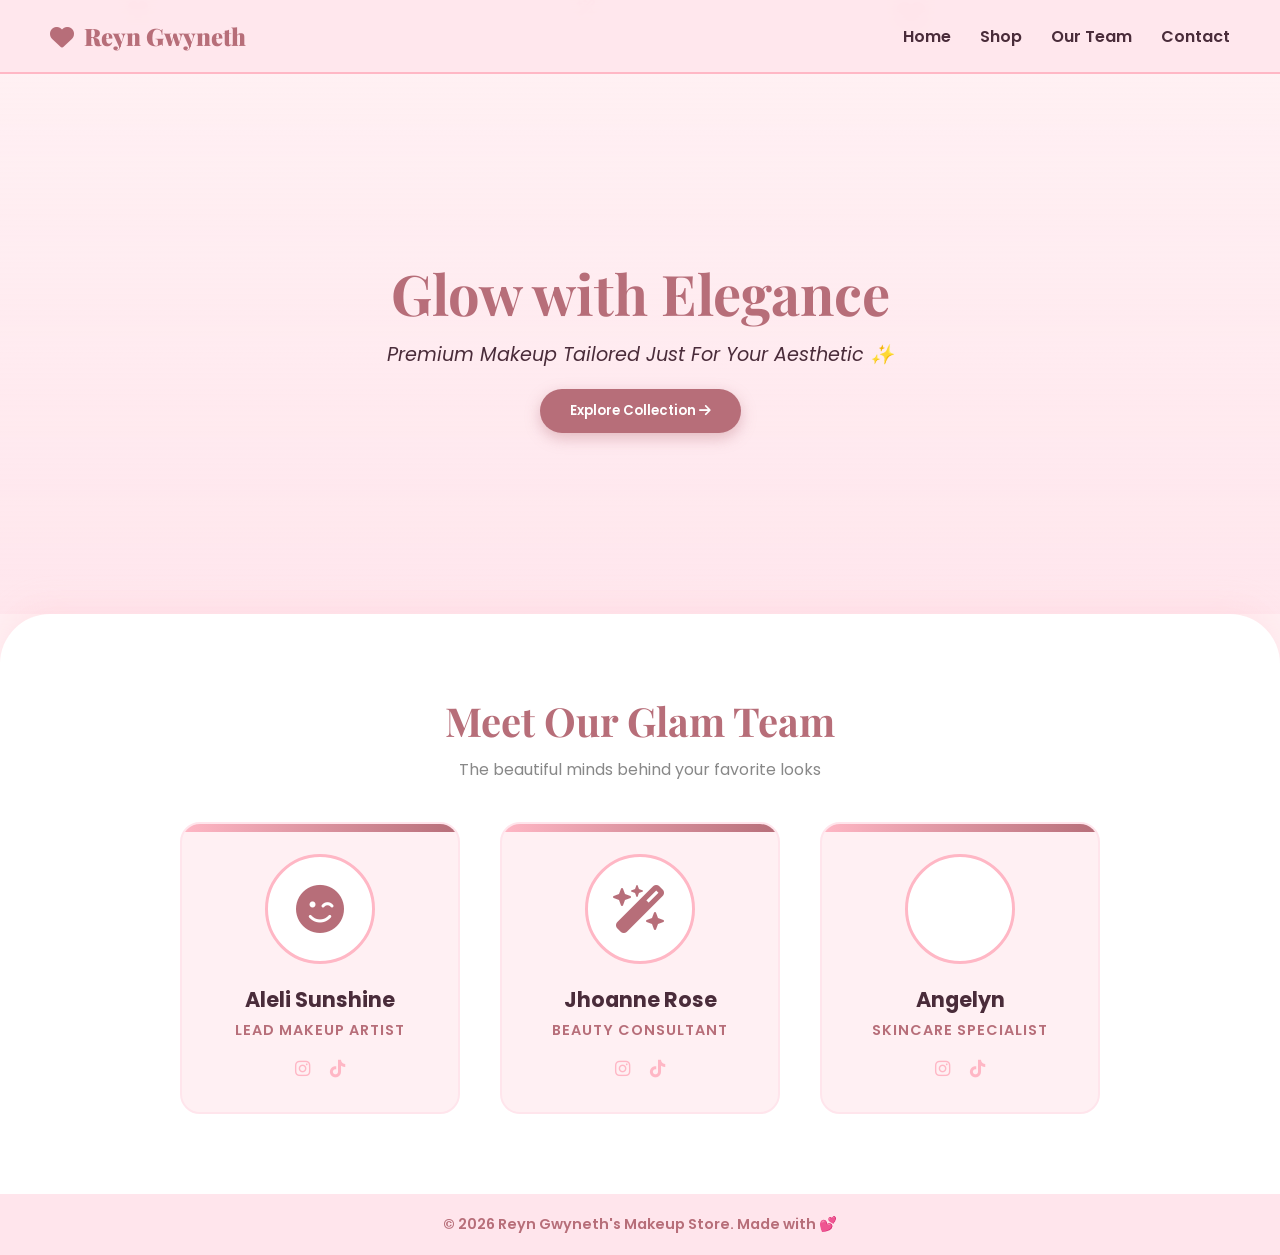
==== commit d17d77dc: "Create index.html" ====
--- a/index.html
+++ b/index.html
@@ -3,365 +3,371 @@
 <head>
     <meta charset="UTF-8">
     <meta name="viewport" content="width=device-width, initial-scale=1.0">
-    <title>Reyn Gwyneth Makeup Store</title>
+    <title>Reyn Gwyneth's Makeup Store</title>
+    <!-- Google Fonts for a chic, girly look -->
+    <link href="https://fonts.googleapis.com/css2?family=Playfair+Display:ital,wght@0,400..900;1,400..900&family=Poppins:wght@300;400;600&display=swap" rel="stylesheet">
+    <!-- FontAwesome for cute icons -->
+    <link rel="stylesheet" href="https://cdnjs.cloudflare.com/ajax/libs/font-awesome/6.4.0/css/all.min.css">
+    
     <style>
-        body {
-            font-family: Arial, sans-serif;
-            background-color: #ffe6e6;
+        /* --- Girly Theme & Color Variables --- */
+        :root {
+            --primary-pink: #ffb7c5;
+            --soft-blush: #ffe5ec;
+            --rose-gold: #b76e79;
+            --dark-berry: #4a2c3a;
+            --white-glow: #fff0f3;
+        }
+
+        * {
             margin: 0;
             padding: 0;
-            text-align: center;
-        }
-
+            box-sizing: border-box;
+            font-family: 'Poppins', sans-serif;
+        }
+
+        body {
+            background-color: var(--white-glow);
+            color: var(--dark-berry);
+            overflow-x: hidden;
+            position: relative;
+        }
+
+        /* --- Floating Moving Icons Background --- */
+        .floating-bg {
+            position: fixed;
+            top: 0;
+            left: 0;
+            width: 100%;
+            height: 100%;
+            z-index: -1;
+            pointer-events: none;
+        }
+
+        .floating-icon {
+            position: absolute;
+            color: var(--primary-pink);
+            opacity: 0.3;
+            animation: float Up 8s infinite ease-in-out;
+        }
+
+        @keyframes floatUp {
+            0% { transform: translateY(105vh) rotate(0deg); opacity: 0; }
+            50% { opacity: 0.5; }
+            100% { transform: translateY(-10vh) rotate(360deg); opacity: 0; }
+        }
+
+        /* --- Header & Navigation --- */
         header {
-            background-color: #ffb3b3;
-            color: white;
-            padding: 20px;
-        }
-
-        /* Navigation Tabs */
-        nav {
-            background-color: #ff9999;
-            display: flex;
-            justify-content: center;
-            padding: 10px 0;
-        }
-
-        nav button {
-            background: none;
-            border: none;
-            color: white;
-            padding: 10px 20px;
-            font-size: 16px;
-            cursor: pointer;
-            font-weight: bold;
-            transition: background 0.3s;
-        }
-
-        nav button:hover, nav button.active {
-            background-color: #ff6666;
-            border-radius: 5px;
-        }
-
-        /* Tab Content Control */
-        .tab-content {
-            display: none;
-            max-width: 800px;
-            margin: 20px auto;
-            background: white;
-            padding: 30px;
-            border-radius: 10px;
-            box-shadow: 0px 0px 10px rgba(0,0,0,0.1);
-            text-align: left;
-        }
-
-        .tab-content.active {
-            display: block;
-        }
-
-        h2 {
-            color: #ff6666;
-            border-bottom: 2px solid #ffb3b3;
-            padding-bottom: 10px;
-        }
-
-        p {
-            line-height: 1.6;
-            color: #4a4a4a;
-        }
-
-        /* Product Interactive Grid */
-        .product-grid {
-            display: grid;
-            grid-template-columns: repeat(auto-fit, minmax(200px, 1fr));
-            gap: 20px;
-            margin-top: 20px;
-        }
-
-        .product-card {
-            border: 1px solid #ffb3b3;
-            padding: 15px;
-            border-radius: 8px;
-            text-align: center;
-            background-color: #fffafb;
-        }
-
-        .product-card h3 {
-            margin: 10px 0 5px 0;
-            color: #ff6666;
-        }
-
-        .price {
-            font-weight: bold;
-            color: #d4a373;
-            margin-bottom: 15px;
-        }
-
-        .btn {
-            background-color: #ff9999;
-            color: white;
-            border: none;
-            padding: 8px 15px;
-            border-radius: 5px;
-            cursor: pointer;
-            font-weight: bold;
-            width: 100%;
-        }
-
-        .btn:hover {
-            background-color: #ff6666;
-        }
-
-        /* Cart & Checkout Layout */
-        .cart-item {
+            background: rgba(255, 229, 236, 0.8);
+            backdrop-filter: blur(10px);
+            padding: 20px 50px;
             display: flex;
             justify-content: space-between;
             align-items: center;
-            padding: 10px 0;
-            border-bottom: 1px solid #eee;
-        }
-
-        .cart-item button {
-            background: none;
+            position: sticky;
+            top: 0;
+            z-index: 100;
+            border-bottom: 2px solid var(--primary-pink);
+        }
+
+        .logo {
+            font-family: 'Playfair Display', serif;
+            font-size: 24px;
+            font-weight: 900;
+            color: var(--rose-gold);
+            text-decoration: none;
+        }
+
+        .logo i {
+            animation: heartbeat 1.5s infinite;
+            margin-right: 5px;
+        }
+
+        nav a {
+            text-decoration: none;
+            color: var(--dark-berry);
+            font-weight: 600;
+            margin-left: 25px;
+            transition: 0.3s;
+            position: relative;
+        }
+
+        nav a:hover {
+            color: var(--rose-gold);
+        }
+
+        /* Interactive animated line under links */
+        nav a::after {
+            content: '✨';
+            position: absolute;
+            bottom: -15px;
+            left: 50%;
+            transform: translateX(-50%) scale(0);
+            transition: 0.3s;
+            font-size: 10px;
+        }
+
+        nav a:hover::after {
+            transform: translateX(-50%) scale(1);
+        }
+
+        /* --- Hero Section --- */
+        .hero {
+            height: 60vh;
+            display: flex;
+            flex-direction: column;
+            justify-content: center;
+            align-items: center;
+            text-align: center;
+            background: linear-gradient(to bottom, rgba(255,240,243,0.5), rgba(255,229,236,0.9));
+            padding: 20px;
+        }
+
+        .hero h1 {
+            font-family: 'Playfair Display', serif;
+            font-size: 3.5rem;
+            color: var(--rose-gold);
+            margin-bottom: 10px;
+            animation: fadeInDown 1s ease;
+        }
+
+        .hero p {
+            font-size: 1.2rem;
+            font-style: italic;
+            margin-bottom: 20px;
+        }
+
+        .shop-btn {
+            background-color: var(--rose-gold);
+            color: white;
+            padding: 12px 30px;
             border: none;
-            color: #ff6666;
+            border-radius: 25px;
+            font-weight: 600;
             cursor: pointer;
-            font-weight: bold;
-        }
-
-        .total-section {
-            font-size: 20px;
-            font-weight: bold;
-            margin: 20px 0;
+            transition: 0.3s;
+            box-shadow: 0 5px 15px rgba(183, 110, 121, 0.4);
+        }
+
+        .shop-btn:hover {
+            background-color: var(--dark-berry);
+            transform: translateY(-3px);
+            box-shadow: 0 8px 20px rgba(74, 44, 58, 0.4);
+        }
+
+        /* --- Our Team Section --- */
+        .team-section {
+            padding: 80px 20px;
+            text-align: center;
+            background-color: white;
+            border-top-left-radius: 50px;
+            border-top-right-radius: 50px;
+            box-shadow: 0 -10px 30px rgba(255, 183, 197, 0.2);
+        }
+
+        .team-section h2 {
+            font-family: 'Playfair Display', serif;
+            font-size: 2.5rem;
+            color: var(--rose-gold);
+            margin-bottom: 10px;
+        }
+
+        .team-subtitle {
+            margin-bottom: 40px;
+            color: #888;
+        }
+
+        .team-container {
             display: flex;
-            justify-content: space-between;
-            color: #ff6666;
-        }
-
-        .form-group {
+            justify-content: center;
+            gap: 40px;
+            flex-wrap: wrap;
+            max-width: 1200px;
+            margin: 0 auto;
+        }
+
+        /* Girly Team Cards */
+        .team-card {
+            background: var(--white-glow);
+            border: 2px solid var(--soft-blush);
+            border-radius: 20px;
+            padding: 30px;
+            width: 280px;
+            transition: all 0.4s ease;
+            position: relative;
+            overflow: hidden;
+        }
+
+        .team-card::before {
+            content: '';
+            position: absolute;
+            top: 0;
+            left: 0;
+            width: 100%;
+            height: 8px;
+            background: linear-gradient(90deg, var(--primary-pink), var(--rose-gold));
+        }
+
+        .team-card:hover {
+            transform: translateY(-10px);
+            border-color: var(--primary-pink);
+            box-shadow: 0 15px 30px rgba(255, 183, 197, 0.4);
+        }
+
+        /* Placeholder for profile photos - custom stylized icon */
+        .avatar-container {
+            width: 110px;
+            height: 110px;
+            border-radius: 50%;
+            background: white;
+            margin: 0 auto 20px;
+            display: flex;
+            align-items: center;
+            justify-content: center;
+            border: 3px solid var(--primary-pink);
+            font-size: 3rem;
+            color: var(--rose-gold);
+            transition: 0.3s;
+        }
+
+        .team-card:hover .avatar-container {
+            transform: scale(1.1) rotate(5deg);
+            background: var(--soft-blush);
+        }
+
+        .team-card h3 {
+            font-size: 1.3rem;
+            color: var(--dark-berry);
+            margin-bottom: 5px;
+        }
+
+        .team-card p {
+            font-size: 0.9rem;
+            color: var(--rose-gold);
+            font-weight: 600;
             margin-bottom: 15px;
-        }
-
-        .form-group label {
-            display: block;
-            margin-bottom: 5px;
-            font-weight: bold;
-        }
-
-        .form-group input {
-            width: 100%;
-            padding: 10px;
-            border: 1px solid #ffb3b3;
-            border-radius: 5px;
-            box-sizing: border-box;
-        }
-
-        /* Contact Section Styles */
-        .contact-box {
-            background-color: #fffafb;
-            border-left: 5px solid #ff9999;
-            padding: 15px;
-            margin-top: 20px;
-            border-radius: 0 8px 8px 0;
-        }
-
-        .contact-box a {
-            color: #ff6666;
-            text-decoration: none;
-            font-weight: bold;
-        }
-
-        .contact-box a:hover {
-            text-decoration: underline;
-        }
-
+            text-transform: uppercase;
+            letter-spacing: 1px;
+        }
+
+        .team-socials a {
+            color: var(--primary-pink);
+            margin: 0 8px;
+            font-size: 1.1rem;
+            transition: 0.3s;
+        }
+
+        .team-socials a:hover {
+            color: var(--dark-berry);
+        }
+
+        /* --- Keyframe Animations --- */
+        @keyframes heartbeat {
+            0% { transform: scale(1); }
+            20% { transform: scale(1.1); }
+            40% { transform: scale(1); }
+            60% { transform: scale(1.1); }
+            100% { transform: scale(1); }
+        }
+
+        @keyframes fadeInDown {
+            from { opacity: 0; transform: translateY(-20px); }
+            to { opacity: 1; transform: translateY(0); }
+        }
+
+        /* Footer */
         footer {
-            background-color: #ffb3b3;
-            color: white;
-            padding: 15px;
-            margin-top: 40px;
+            background-color: var(--soft-blush);
+            text-align: center;
+            padding: 20px;
+            font-size: 0.9rem;
+            color: var(--rose-gold);
+            font-weight: 600;
         }
     </style>
 </head>
 <body>
 
+    <!-- Moving Background Icons (Hearts, Sparkles, Lips) -->
+    <div class="floating-bg">
+        <i class="fa-solid fa-heart floating-icon" style="left: 10%; animation-delay: 0s; font-size: 20px;"></i>
+        <i class="fa-solid fa-sparkles floating-icon" style="left: 25%; animation-delay: 2s; font-size: 25px;"></i>
+        <i class="fa-solid fa-wand-magic-sparkles floating-icon" style="left: 45%; animation-delay: 4s; font-size: 18px;"></i>
+        <i class="fa-solid fa-heart floating-icon" style="left: 70%; animation-delay: 1s; font-size: 30px;"></i>
+        <i class="fa-solid fa-sparkles floating-icon" style="left: 85%; animation-delay: 5s; font-size: 15px;"></i>
+    </div>
+
+    <!-- Header Navigation -->
     <header>
-        <h1>Reyn Gwyneth Makeup Store</h1>
-        <p>Your one-stop shop for beauty and elegance.</p>
+        <a href="#" class="logo"><i class="fa-solid fa-heart"></i> Reyn Gwyneth</a>
+        <nav>
+            <a href="#">Home</a>
+            <a href="#">Shop</a>
+            <a href="#team">Our Team</a>
+            <a href="#">Contact</a>
+        </nav>
     </header>
 
-    <!-- Navigation Tabs Navbar -->
-    <nav>
-        <button class="tab-btn active" onclick="openTab(event, 'home')">Home</button>
-        <button class="tab-btn" onclick="openTab(event, 'about')">About</button>
-        <button class="tab-btn" onclick="openTab(event, 'team')">Our Team</button>
-        <button class="tab-btn" onclick="openTab(event, 'products')">Products</button>
-        <button class="tab-btn" onclick="openTab(event, 'checkout')">Checkout & Contact</button>
-    </nav>
-
-    <!-- HOME TAB -->
-    <div id="home" class="tab-content active">
-        <h2>Welcome to Reyn Gwyneth Makeup Store</h2>
-        <p>Discover high-quality cosmetic collections carefully curated to enhance your natural look. From long-lasting lipsticks to flawless skin coverage systems, explore our items by shifting through our store tabs above!</p>
-    </div>
-
-    <!-- ABOUT TAB -->
-    <div id="about" class="tab-content">
-        <h2>About Us</h2>
-        <p>Reyn Gwyneth Makeup Store was built out of a passionate love for cosmetic artistry. We firmly believe that everyone deserves easy access to high-quality premium cosmetics that boost self-confidence without hurting your savings.</p>
-    </div>
-
-    <!-- OUR TEAM TAB -->
-    <div id="team" class="tab-content">
-        <h2>Our Team</h2>
-        <p>We are a dedicated collective of beauty enthusiasts, cosmetic curators, and support professionals led by Reyn Gwyneth Fernandez. Our mission is to keep your beauty bags up-to-date with top-shelf cosmetic trends.</p>
-    </div>
-
-    <!-- PRODUCTS TAB -->
-    <div id="products" class="tab-content">
-        <h2>Our Cosmetics</h2>
-        <p>Click "Add to Cart" on any item, then proceed to the Checkout tab to see your total!</p>
+    <!-- Hero Display -->
+    <section class="hero">
+        <h1>Glow with Elegance</h1>
+        <p>Premium Makeup Tailored Just For Your Aesthetic ✨</p>
+        <button class="shop-btn">Explore Collection <i class="fa-solid fa-arrow-right"></i></button>
+    </section>
+
+    <!-- Our Team Tab / Section -->
+    <section class="team-section" id="team">
+        <h2>Meet Our Glam Team</h2>
+        <p class="team-subtitle">The beautiful minds behind your favorite looks</p>
         
-        <div class="product-grid">
-            <div class="product-card">
-                <h3>Velvet Lipstick</h3>
-                <div class="price">₱350</div>
-                <button class="btn" onclick="addToCart('Velvet Lipstick', 350)">Add to Cart</button>
+        <div class="team-container">
+            
+            <!-- Employee 1: Aleli Sunshine -->
+            <div class="team-card">
+                <div class="avatar-container">
+                    <i class="fa-solid fa-face-smile-wink"></i>
+                </div>
+                <h3>Aleli Sunshine</h3>
+                <p>Lead Makeup Artist</p>
+                <div class="team-socials">
+                    <a href="#"><i class="fa-brands fa-instagram"></i></a>
+                    <a href="#"><i class="fa-brands fa-tiktok"></i></a>
+                </div>
             </div>
-            <div class="product-card">
-                <h3>Matte Foundation</h3>
-                <div class="price">₱499</div>
-                <button class="btn" onclick="addToCart('Matte Foundation', 499)">Add to Cart</button>
+
+            <!-- Employee 2: Jhoanne Rose -->
+            <div class="team-card">
+                <div class="avatar-container">
+                    <i class="fa-solid fa-wand-magic-sparkles"></i>
+                </div>
+                <h3>Jhoanne Rose</h3>
+                <p>Beauty Consultant</p>
+                <div class="team-socials">
+                    <a href="#"><i class="fa-brands fa-instagram"></i></a>
+                    <a href="#"><i class="fa-brands fa-tiktok"></i></a>
+                </div>
             </div>
-            <div class="product-card">
-                <h3>Blush Palette</h3>
-                <div class="price">₱280</div>
-                <button class="btn" onclick="addToCart('Blush Palette', 280)">Add to Cart</button>
+
+            <!-- Employee 3: Angelyn -->
+            <div class="team-card">
+                <div class="avatar-container">
+                    <i class="fa-solid fa-sparkles"></i>
+                </div>
+                <h3>Angelyn</h3>
+                <p>Skincare Specialist</p>
+                <div class="team-socials">
+                    <a href="#"><i class="fa-brands fa-instagram"></i></a>
+                    <a href="#"><i class="fa-brands fa-tiktok"></i></a>
+                </div>
             </div>
+
         </div>
-    </div>
-
-    <!-- CHECKOUT & CONTACT TAB -->
-    <div id="checkout" class="tab-content">
-        <h2>Your Cart & Checkout</h2>
-        <div id="cart-list">
-            <p style="color: #aaa; text-align: center;">Your cart is empty.</p>
-        </div>
-        
-        <div class="total-section">
-            <span>Grand Total:</span>
-            <span id="cart-total">₱0</span>
-        </div>
-
-        <form id="order-form" onsubmit="submitOrder(event)">
-            <h3>Delivery Details</h3>
-            <div class="form-group">
-                <label for="cust-name">Full Name</label>
-                <input type="text" id="cust-name" required placeholder="Juan Dela Cruz">
-            </div>
-            <div class="form-group">
-                <label for="cust-addr">Delivery Address</label>
-                <input type="text" id="cust-addr" required placeholder="Street, City, Province">
-            </div>
-            <button type="submit" class="btn" style="background-color: #ff6666; font-size: 16px; padding: 12px;">Place Order Now</button>
-        </form>
-
-        <h2>Contact Information</h2>
-        <div class="contact-box">
-            <p>📞 <strong>Phone:</strong> <a href="tel:09054452941">09054452941</a></p>
-            <p>✉️ <strong>Email:</strong> <a href="mailto:gwenny0528@gmail.com">gwenny0528@gmail.com</a></p>
-            <p>👤 <strong>Facebook:</strong> <a href="https://www.facebook.com/search/top/?q=Reyn%20Gwyneth%20Fernandez" target="_blank">Reyn Gwyneth Fernandez</a></p>
-        </div>
-    </div>
+    </section>
 
     <footer>
-        <p>&copy; 2026 Reyn Gwyneth Makeup Store. All Rights Reserved.</p>
+        <p>© 2026 Reyn Gwyneth's Makeup Store. Made with 💕</p>
     </footer>
 
-    <!-- Interactive Logic Operations Script -->
-    <script>
-        // Tab Switcher Logic
-        function openTab(evt, tabName) {
-            const tabContents = document.getElementsByClassName("tab-content");
-            for (let i = 0; i < tabContents.length; i++) {
-                tabContents[i].classList.remove("active");
-            }
-
-            const tabButtons = document.getElementsByClassName("tab-btn");
-            for (let i = 0; i < tabButtons.length; i++) {
-                tabButtons[i].classList.remove("active");
-            }
-
-            document.getElementById(tabName).classList.add("active");
-            evt.currentTarget.classList.add("active");
-        }
-
-        // Cart Calculation Logic
-        let cart = [];
-
-        function addToCart(itemName, itemPrice) {
-            const existingProduct = cart.find(item => item.name === itemName);
-            if (existingProduct) {
-                existingProduct.qty += 1;
-            } else {
-                cart.push({ name: itemName, price: itemPrice, qty: 1 });
-            }
-            renderCart();
-            alert(`${itemName} added to your cart! Check out your grand total in the Checkout & Contact tab.`);
-        }
-
-        function removeProduct(itemName) {
-            cart = cart.filter(item => item.name !== itemName);
-            renderCart();
-        }
-
-        function renderCart() {
-            const listContainer = document.getElementById('cart-list');
-            const totalDisplay = document.getElementById('cart-total');
-            
-            if (cart.length === 0) {
-                listContainer.innerHTML = '<p style="color: #aaa; text-align: center;">Your cart is empty.</p>';
-                totalDisplay.innerText = '₱0';
-                return;
-            }
-
-            listContainer.innerHTML = '';
-            let currentTotal = 0;
-
-            cart.forEach(item => {
-                const combinedCost = item.price * item.qty;
-                currentTotal += combinedCost;
-
-                const row = document.createElement('div');
-                row.className = 'cart-item';
-                row.innerHTML = `
-                    <div>
-                        <strong>${item.name}</strong><br>
-                        <small>₱${item.price} × ${item.qty}</small>
-                    </div>
-                    <div>
-                        <span style="margin-right: 15px; font-weight: bold;">₱${combinedCost}</span>
-                        <button onclick="removeProduct('${item.name}')">✕</button>
-                    </div>
-                `;
-                listContainer.appendChild(row);
-            });
-
-            totalDisplay.innerText = `₱${currentTotal}`;
-        }
-
-        function submitOrder(e) {
-            e.preventDefault();
-            if (cart.length === 0) {
-                alert('Your shopping cart is empty! Please select products before placing an order.');
-                return;
-            }
-            const processingName = document.getElementById('cust-name').value;
-            alert(`Thank you for buying, ${processingName}! Your simulated checkout order has been tracked.`);
-            cart = [];
-            renderCart();
-            document.getElementById('order-form').reset();
-        }
-    </script>
 </body>
 </html>
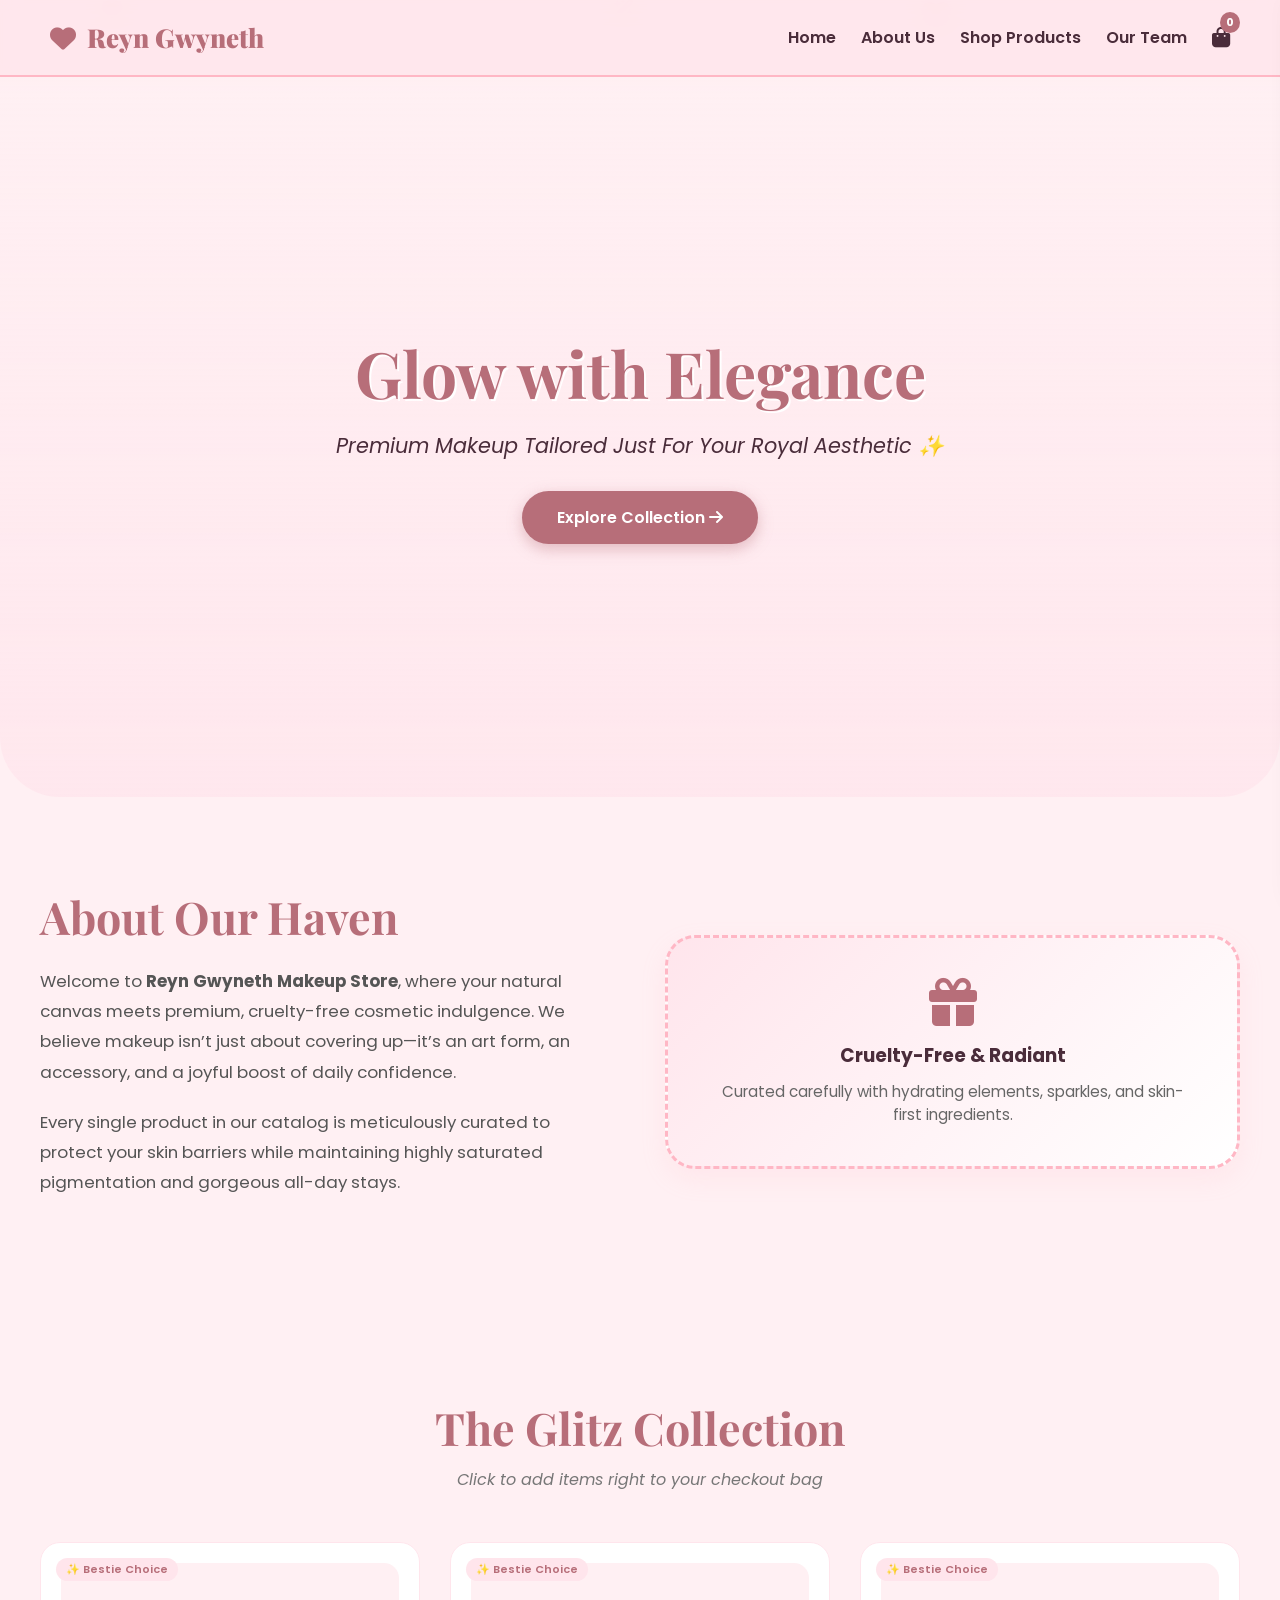
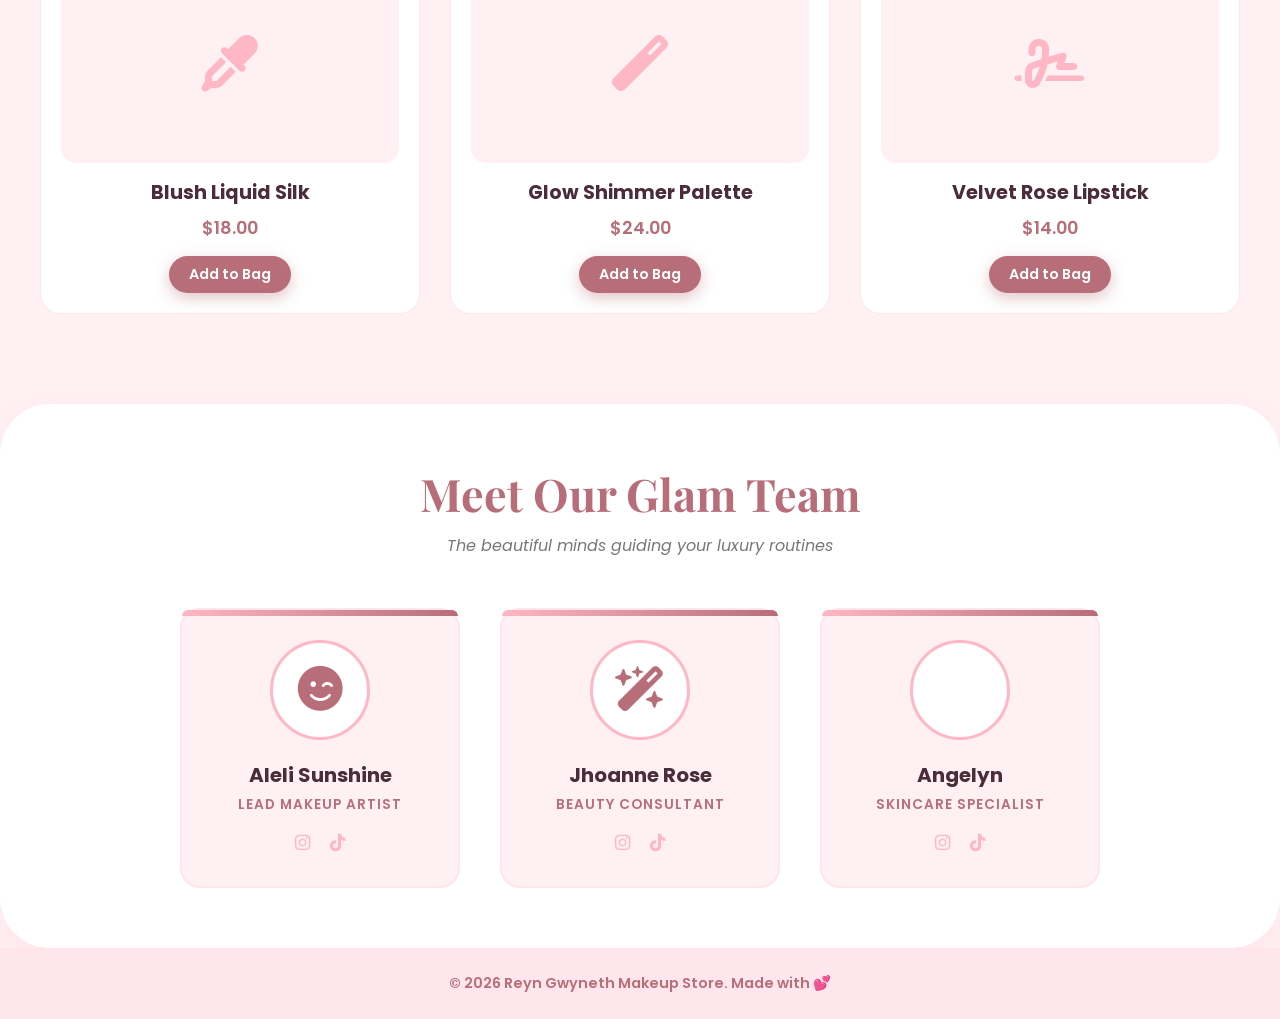
==== commit db1e82e7: "Create index.html" ====
--- a/index.html
+++ b/index.html
@@ -3,7 +3,7 @@
 <head>
     <meta charset="UTF-8">
     <meta name="viewport" content="width=device-width, initial-scale=1.0">
-    <title>Reyn Gwyneth's Makeup Store</title>
+    <title>Reyn Gwyneth Makeup Store</title>
     <!-- Google Fonts for a chic, girly look -->
     <link href="https://fonts.googleapis.com/css2?family=Playfair+Display:ital,wght@0,400..900;1,400..900&family=Poppins:wght@300;400;600&display=swap" rel="stylesheet">
     <!-- FontAwesome for cute icons -->
@@ -24,6 +24,7 @@
             padding: 0;
             box-sizing: border-box;
             font-family: 'Poppins', sans-serif;
+            scroll-behavior: smooth;
         }
 
         body {
@@ -47,19 +48,19 @@
         .floating-icon {
             position: absolute;
             color: var(--primary-pink);
-            opacity: 0.3;
-            animation: float Up 8s infinite ease-in-out;
+            opacity: 0.25;
+            animation: floatUp 9s infinite linear;
         }
 
         @keyframes floatUp {
             0% { transform: translateY(105vh) rotate(0deg); opacity: 0; }
-            50% { opacity: 0.5; }
+            50% { opacity: 0.6; }
             100% { transform: translateY(-10vh) rotate(360deg); opacity: 0; }
         }
 
         /* --- Header & Navigation --- */
         header {
-            background: rgba(255, 229, 236, 0.8);
+            background: rgba(255, 229, 236, 0.85);
             backdrop-filter: blur(10px);
             padding: 20px 50px;
             display: flex;
@@ -73,7 +74,7 @@
 
         .logo {
             font-family: 'Playfair Display', serif;
-            font-size: 24px;
+            font-size: 26px;
             font-weight: 900;
             color: var(--rose-gold);
             text-decoration: none;
@@ -82,6 +83,11 @@
         .logo i {
             animation: heartbeat 1.5s infinite;
             margin-right: 5px;
+        }
+
+        nav {
+            display: flex;
+            align-items: center;
         }
 
         nav a {
@@ -97,7 +103,6 @@
             color: var(--rose-gold);
         }
 
-        /* Interactive animated line under links */
         nav a::after {
             content: '✨';
             position: absolute;
@@ -112,70 +117,220 @@
             transform: translateX(-50%) scale(1);
         }
 
-        /* --- Hero Section --- */
+        .cart-icon-btn {
+            background: none;
+            border: none;
+            font-size: 1.3rem;
+            color: var(--dark-berry);
+            cursor: pointer;
+            margin-left: 25px;
+            position: relative;
+            transition: 0.3s;
+        }
+
+        .cart-icon-btn:hover {
+            color: var(--rose-gold);
+            transform: scale(1.1);
+        }
+
+        .cart-count {
+            position: absolute;
+            top: -10px;
+            right: -10px;
+            background-color: var(--rose-gold);
+            color: white;
+            font-size: 11px;
+            font-weight: bold;
+            padding: 2px 6px;
+            border-radius: 50%;
+        }
+
+        /* --- Section Container Sizing --- */
+        section {
+            padding: 90px 40px;
+            max-width: 1300px;
+            margin: 0 auto;
+        }
+
+        /* --- Home / Hero Section --- */
         .hero {
-            height: 60vh;
+            height: 80vh;
             display: flex;
             flex-direction: column;
             justify-content: center;
             align-items: center;
             text-align: center;
-            background: linear-gradient(to bottom, rgba(255,240,243,0.5), rgba(255,229,236,0.9));
-            padding: 20px;
+            background: linear-gradient(to bottom, rgba(255,240,243,0.3), rgba(255,229,236,0.8));
+            border-bottom-left-radius: 60px;
+            border-bottom-right-radius: 60px;
         }
 
         .hero h1 {
             font-family: 'Playfair Display', serif;
-            font-size: 3.5rem;
-            color: var(--rose-gold);
-            margin-bottom: 10px;
+            font-size: 4rem;
+            color: var(--rose-gold);
+            margin-bottom: 15px;
             animation: fadeInDown 1s ease;
+            text-shadow: 2px 2px white;
         }
 
         .hero p {
-            font-size: 1.2rem;
+            font-size: 1.3rem;
             font-style: italic;
-            margin-bottom: 20px;
-        }
-
-        .shop-btn {
+            margin-bottom: 30px;
+            color: var(--dark-berry);
+        }
+
+        .btn-luxury {
             background-color: var(--rose-gold);
             color: white;
-            padding: 12px 30px;
+            padding: 14px 35px;
             border: none;
-            border-radius: 25px;
+            border-radius: 30px;
             font-weight: 600;
+            font-size: 1rem;
             cursor: pointer;
             transition: 0.3s;
             box-shadow: 0 5px 15px rgba(183, 110, 121, 0.4);
-        }
-
-        .shop-btn:hover {
+            text-decoration: none;
+            display: inline-block;
+        }
+
+        .btn-luxury:hover {
             background-color: var(--dark-berry);
             transform: translateY(-3px);
             box-shadow: 0 8px 20px rgba(74, 44, 58, 0.4);
         }
 
+        /* --- About Us Section --- */
+        .about-section {
+            display: grid;
+            grid-template-columns: 1fr 1fr;
+            gap: 50px;
+            align-items: center;
+        }
+
+        .about-text h2 {
+            font-family: 'Playfair Display', serif;
+            font-size: 2.8rem;
+            color: var(--rose-gold);
+            margin-bottom: 20px;
+        }
+
+        .about-text p {
+            font-size: 1.05rem;
+            line-height: 1.8;
+            margin-bottom: 20px;
+            color: #555;
+        }
+
+        .about-deco-box {
+            background: linear-gradient(135deg, var(--soft-blush), #fff);
+            border: 3px dashed var(--primary-pink);
+            padding: 40px;
+            border-radius: 30px;
+            text-align: center;
+            box-shadow: 0 10px 25px rgba(255,183,197,0.15);
+        }
+
+        .about-deco-box i {
+            font-size: 3rem;
+            color: var(--rose-gold);
+            margin-bottom: 15px;
+            animation: bounce 2s infinite;
+        }
+
+        /* --- Products Section --- */
+        .section-title {
+            text-align: center;
+            font-family: 'Playfair Display', serif;
+            font-size: 2.8rem;
+            color: var(--rose-gold);
+            margin-bottom: 10px;
+        }
+
+        .section-subtitle {
+            text-align: center;
+            margin-bottom: 50px;
+            color: #777;
+            font-style: italic;
+        }
+
+        .product-grid {
+            display: grid;
+            grid-template-columns: repeat(auto-fit, minmax(280px, 1fr));
+            gap: 30px;
+        }
+
+        .product-card {
+            background: white;
+            border-radius: 20px;
+            padding: 20px;
+            text-align: center;
+            border: 1px solid var(--soft-blush);
+            transition: 0.3s;
+            position: relative;
+        }
+
+        .product-card:hover {
+            transform: translateY(-8px);
+            box-shadow: 0 15px 30px rgba(255, 183, 197, 0.3);
+            border-color: var(--primary-pink);
+        }
+
+        /* Fun dynamic badging */
+        .product-card::before {
+            content: '✨ Bestie Choice';
+            position: absolute;
+            top: 15px;
+            left: 15px;
+            background: var(--soft-blush);
+            font-size: 11px;
+            padding: 3px 10px;
+            border-radius: 12px;
+            font-weight: 600;
+            color: var(--rose-gold);
+        }
+
+        .product-img-placeholder {
+            width: 100%;
+            height: 200px;
+            background-color: var(--white-glow);
+            border-radius: 15px;
+            margin-bottom: 15px;
+            display: flex;
+            align-items: center;
+            justify-content: center;
+            font-size: 3.5rem;
+            color: var(--primary-pink);
+            transition: 0.3s;
+        }
+
+        .product-card:hover .product-img-placeholder {
+            background-color: var(--soft-blush);
+            color: var(--rose-gold);
+            transform: scale(1.03);
+        }
+
+        .product-card h3 {
+            font-size: 1.2rem;
+            margin-bottom: 8px;
+            color: var(--dark-berry);
+        }
+
+        .product-price {
+            font-weight: 600;
+            color: var(--rose-gold);
+            margin-bottom: 15px;
+            font-size: 1.1rem;
+        }
+
         /* --- Our Team Section --- */
         .team-section {
-            padding: 80px 20px;
-            text-align: center;
             background-color: white;
-            border-top-left-radius: 50px;
-            border-top-right-radius: 50px;
-            box-shadow: 0 -10px 30px rgba(255, 183, 197, 0.2);
-        }
-
-        .team-section h2 {
-            font-family: 'Playfair Display', serif;
-            font-size: 2.5rem;
-            color: var(--rose-gold);
-            margin-bottom: 10px;
-        }
-
-        .team-subtitle {
-            margin-bottom: 40px;
-            color: #888;
+            border-radius: 50px;
+            box-shadow: 0 10px 30px rgba(255, 183, 197, 0.15);
+            padding: 60px 40px;
         }
 
         .team-container {
@@ -183,20 +338,17 @@
             justify-content: center;
             gap: 40px;
             flex-wrap: wrap;
-            max-width: 1200px;
-            margin: 0 auto;
-        }
-
-        /* Girly Team Cards */
+        }
+
         .team-card {
             background: var(--white-glow);
             border: 2px solid var(--soft-blush);
             border-radius: 20px;
             padding: 30px;
             width: 280px;
-            transition: all 0.4s ease;
+            text-align: center;
+            transition: 0.4s ease;
             position: relative;
-            overflow: hidden;
         }
 
         .team-card::before {
@@ -205,20 +357,21 @@
             top: 0;
             left: 0;
             width: 100%;
-            height: 8px;
+            height: 6px;
             background: linear-gradient(90deg, var(--primary-pink), var(--rose-gold));
+            border-top-left-radius: 20px;
+            border-top-right-radius: 20px;
         }
 
         .team-card:hover {
             transform: translateY(-10px);
             border-color: var(--primary-pink);
-            box-shadow: 0 15px 30px rgba(255, 183, 197, 0.4);
-        }
-
-        /* Placeholder for profile photos - custom stylized icon */
+            box-shadow: 0 15px 30px rgba(255, 183, 197, 0.3);
+        }
+
         .avatar-container {
-            width: 110px;
-            height: 110px;
+            width: 100px;
+            height: 100px;
             border-radius: 50%;
             background: white;
             margin: 0 auto 20px;
@@ -226,24 +379,22 @@
             align-items: center;
             justify-content: center;
             border: 3px solid var(--primary-pink);
-            font-size: 3rem;
+            font-size: 2.8rem;
             color: var(--rose-gold);
             transition: 0.3s;
         }
 
         .team-card:hover .avatar-container {
             transform: scale(1.1) rotate(5deg);
-            background: var(--soft-blush);
         }
 
         .team-card h3 {
-            font-size: 1.3rem;
-            color: var(--dark-berry);
+            font-size: 1.25rem;
             margin-bottom: 5px;
         }
 
         .team-card p {
-            font-size: 0.9rem;
+            font-size: 0.85rem;
             color: var(--rose-gold);
             font-weight: 600;
             margin-bottom: 15px;
@@ -262,72 +413,220 @@
             color: var(--dark-berry);
         }
 
-        /* --- Keyframe Animations --- */
+        /* --- Interactive Cart/Checkout Side Drawer --- */
+        .cart-drawer {
+            position: fixed;
+            top: 0;
+            right: -400px;
+            width: 380px;
+            height: 100%;
+            background: white;
+            box-shadow: -5px 0 25px rgba(0,0,0,0.1);
+            z-index: 200;
+            transition: 0.4s ease-in-out;
+            padding: 30px;
+            display: flex;
+            flex-direction: column;
+        }
+
+        .cart-drawer.active {
+            right: 0;
+        }
+
+        .cart-header {
+            display: flex;
+            justify-content: space-between;
+            align-items: center;
+            border-bottom: 2px solid var(--soft-blush);
+            padding-bottom: 15px;
+            margin-bottom: 20px;
+        }
+
+        .cart-header h2 {
+            font-family: 'Playfair Display', serif;
+            color: var(--rose-gold);
+        }
+
+        .close-cart {
+            background: none;
+            border: none;
+            font-size: 1.5rem;
+            cursor: pointer;
+            color: var(--dark-berry);
+        }
+
+        .cart-items {
+            flex-grow: 1;
+            overflow-y: auto;
+            margin-bottom: 20px;
+        }
+
+        .cart-item {
+            display: flex;
+            justify-content: space-between;
+            align-items: center;
+            padding: 10px 0;
+            border-bottom: 1px solid var(--white-glow);
+        }
+
+        .checkout-summary {
+            background: var(--white-glow);
+            padding: 20px;
+            border-radius: 15px;
+            border: 1px dashed var(--primary-pink);
+        }
+
+        .summary-row {
+            display: flex;
+            justify-content: space-between;
+            margin-bottom: 10px;
+            font-weight: 600;
+        }
+
+        .btn-checkout {
+            width: 100%;
+            background: var(--rose-gold);
+            color: white;
+            border: none;
+            padding: 12px;
+            border-radius: 25px;
+            font-weight: 600;
+            cursor: pointer;
+            margin-top: 15px;
+            transition: 0.3s;
+        }
+
+        .btn-checkout:hover {
+            background: var(--dark-berry);
+        }
+
+        /* Overlay background when drawer opens */
+        .cart-overlay {
+            position: fixed;
+            top: 0;
+            left: 0;
+            width: 100%;
+            height: 100%;
+            background: rgba(74, 44, 58, 0.2);
+            backdrop-filter: blur(3px);
+            z-index: 150;
+            display: none;
+        }
+
+        .cart-overlay.active {
+            display: block;
+        }
+
+        /* --- Animations & Responsive --- */
         @keyframes heartbeat {
-            0% { transform: scale(1); }
-            20% { transform: scale(1.1); }
-            40% { transform: scale(1); }
-            60% { transform: scale(1.1); }
-            100% { transform: scale(1); }
+            0%, 100% { transform: scale(1); }
+            30% { transform: scale(1.15); }
+        }
+
+        @keyframes bounce {
+            0%, 100% { transform: translateY(0); }
+            50% { transform: translateY(-10px); }
         }
 
         @keyframes fadeInDown {
-            from { opacity: 0; transform: translateY(-20px); }
+            from { opacity: 0; transform: translateY(-25px); }
             to { opacity: 1; transform: translateY(0); }
         }
 
-        /* Footer */
-        footer {
-            background-color: var(--soft-blush);
-            text-align: center;
-            padding: 20px;
-            font-size: 0.9rem;
-            color: var(--rose-gold);
-            font-weight: 600;
+        @media (max-width: 768px) {
+            header { padding: 15px 20px; flex-direction: column; gap: 10px; }
+            .about-section { grid-template-columns: 1fr; }
+            .hero h1 { font-size: 2.5rem; }
+            .cart-drawer { width: 100%; right: -100%; }
         }
     </style>
 </head>
 <body>
 
-    <!-- Moving Background Icons (Hearts, Sparkles, Lips) -->
+    <!-- Animated Moving Background Icons -->
     <div class="floating-bg">
-        <i class="fa-solid fa-heart floating-icon" style="left: 10%; animation-delay: 0s; font-size: 20px;"></i>
-        <i class="fa-solid fa-sparkles floating-icon" style="left: 25%; animation-delay: 2s; font-size: 25px;"></i>
-        <i class="fa-solid fa-wand-magic-sparkles floating-icon" style="left: 45%; animation-delay: 4s; font-size: 18px;"></i>
-        <i class="fa-solid fa-heart floating-icon" style="left: 70%; animation-delay: 1s; font-size: 30px;"></i>
-        <i class="fa-solid fa-sparkles floating-icon" style="left: 85%; animation-delay: 5s; font-size: 15px;"></i>
+        <i class="fa-solid fa-heart floating-icon" style="left: 8%; animation-delay: 0s; font-size: 20px;"></i>
+        <i class="fa-solid fa-sparkles floating-icon" style="left: 23%; animation-delay: 2.5s; font-size: 24px;"></i>
+        <i class="fa-solid fa-wand-magic-sparkles floating-icon" style="left: 48%; animation-delay: 4s; font-size: 18px;"></i>
+        <i class="fa-solid fa-heart floating-icon" style="left: 72%; animation-delay: 1.2s; font-size: 28px;"></i>
+        <i class="fa-solid fa-sparkles floating-icon" style="left: 89%; animation-delay: 5.5s; font-size: 16px;"></i>
     </div>
 
-    <!-- Header Navigation -->
+    <!-- Header & Navigation -->
     <header>
-        <a href="#" class="logo"><i class="fa-solid fa-heart"></i> Reyn Gwyneth</a>
+        <a href="#home" class="logo"><i class="fa-solid fa-heart"></i> Reyn Gwyneth</a>
         <nav>
-            <a href="#">Home</a>
-            <a href="#">Shop</a>
+            <a href="#home">Home</a>
+            <a href="#about">About Us</a>
+            <a href="#products">Shop Products</a>
             <a href="#team">Our Team</a>
-            <a href="#">Contact</a>
+            <button class="cart-icon-btn" onclick="toggleCart()">
+                <i class="fa-solid fa-bag-shopping"></i>
+                <span class="cart-count" id="cartCount">0</span>
+            </button>
         </nav>
     </header>
 
-    <!-- Hero Display -->
-    <section class="hero">
+    <!-- Home/Hero Section -->
+    <section class="hero" id="home">
         <h1>Glow with Elegance</h1>
-        <p>Premium Makeup Tailored Just For Your Aesthetic ✨</p>
-        <button class="shop-btn">Explore Collection <i class="fa-solid fa-arrow-right"></i></button>
+        <p>Premium Makeup Tailored Just For Your Royal Aesthetic ✨</p>
+        <a href="#products" class="btn-luxury">Explore Collection <i class="fa-solid fa-arrow-right"></i></a>
     </section>
 
-    <!-- Our Team Tab / Section -->
+    <!-- About Us Section -->
+    <section class="about-section" id="about">
+        <div class="about-text">
+            <h2>About Our Haven</h2>
+            <p>Welcome to <strong>Reyn Gwyneth Makeup Store</strong>, where your natural canvas meets premium, cruelty-free cosmetic indulgence. We believe makeup isn’t just about covering up—it’s an art form, an accessory, and a joyful boost of daily confidence.</p>
+            <p>Every single product in our catalog is meticulously curated to protect your skin barriers while maintaining highly saturated pigmentation and gorgeous all-day stays.</p>
+        </div>
+        <div class="about-deco-box">
+            <i class="fa-solid fa-gift"></i>
+            <h3>Cruelty-Free & Radiant</h3>
+            <p style="margin-top: 10px; color: #666; font-size: 0.95rem;">Curated carefully with hydrating elements, sparkles, and skin-first ingredients.</p>
+        </div>
+    </section>
+
+    <!-- Products Section -->
+    <section id="products">
+        <h2 class="section-title">The Glitz Collection</h2>
+        <p class="section-subtitle">Click to add items right to your checkout bag</p>
+        
+        <div class="product-grid">
+            <!-- Product 1 -->
+            <div class="product-card">
+                <div class="product-img-placeholder"><i class="fa-solid fa-eye-dropper"></i></div>
+                <h3>Blush Liquid Silk</h3>
+                <div class="product-price">$18.00</div>
+                <button class="btn-luxury" style="padding: 8px 20px; font-size: 0.9rem;" onclick="addToCart('Blush Liquid Silk', 18.00)">Add to Bag</button>
+            </div>
+            <!-- Product 2 -->
+            <div class="product-card">
+                <div class="product-img-placeholder"><i class="fa-solid fa-wand-magic"></i></div>
+                <h3>Glow Shimmer Palette</h3>
+                <div class="product-price">$24.00</div>
+                <button class="btn-luxury" style="padding: 8px 20px; font-size: 0.9rem;" onclick="addToCart('Glow Shimmer Palette', 24.00)">Add to Bag</button>
+            </div>
+            <!-- Product 3 -->
+            <div class="product-card">
+                <div class="product-img-placeholder"><i class="fa-solid fa-signature"></i></div>
+                <h3>Velvet Rose Lipstick</h3>
+                <div class="product-price">$14.00</div>
+                <button class="btn-luxury" style="padding: 8px 20px; font-size: 0.9rem;" onclick="addToCart('Velvet Rose Lipstick', 14.00)">Add to Bag</button>
+            </div>
+        </div>
+    </section>
+
+    <!-- Our Team Section -->
     <section class="team-section" id="team">
-        <h2>Meet Our Glam Team</h2>
-        <p class="team-subtitle">The beautiful minds behind your favorite looks</p>
+        <h2 class="section-title">Meet Our Glam Team</h2>
+        <p class="section-subtitle">The beautiful minds guiding your luxury routines</p>
         
         <div class="team-container">
-            
-            <!-- Employee 1: Aleli Sunshine -->
+            <!-- Employee 1 -->
             <div class="team-card">
-                <div class="avatar-container">
-                    <i class="fa-solid fa-face-smile-wink"></i>
-                </div>
+                <div class="avatar-container"><i class="fa-solid fa-face-smile-wink"></i></div>
                 <h3>Aleli Sunshine</h3>
                 <p>Lead Makeup Artist</p>
                 <div class="team-socials">
@@ -335,12 +634,9 @@
                     <a href="#"><i class="fa-brands fa-tiktok"></i></a>
                 </div>
             </div>
-
-            <!-- Employee 2: Jhoanne Rose -->
+            <!-- Employee 2 -->
             <div class="team-card">
-                <div class="avatar-container">
-                    <i class="fa-solid fa-wand-magic-sparkles"></i>
-                </div>
+                <div class="avatar-container"><i class="fa-solid fa-wand-magic-sparkles"></i></div>
                 <h3>Jhoanne Rose</h3>
                 <p>Beauty Consultant</p>
                 <div class="team-socials">
@@ -348,12 +644,9 @@
                     <a href="#"><i class="fa-brands fa-tiktok"></i></a>
                 </div>
             </div>
-
-            <!-- Employee 3: Angelyn -->
+            <!-- Employee 3 -->
             <div class="team-card">
-                <div class="avatar-container">
-                    <i class="fa-solid fa-sparkles"></i>
-                </div>
+                <div class="avatar-container"><i class="fa-solid fa-sparkles"></i></div>
                 <h3>Angelyn</h3>
                 <p>Skincare Specialist</p>
                 <div class="team-socials">
@@ -361,13 +654,103 @@
                     <a href="#"><i class="fa-brands fa-tiktok"></i></a>
                 </div>
             </div>
-
         </div>
     </section>
 
+    <!-- Cart Overlay & Checkout Sidebar Drawer -->
+    <div class="cart-overlay" id="cartOverlay" onclick="toggleCart()"></div>
+    <div class="cart-drawer" id="cartDrawer">
+        <div class="cart-header">
+            <h2>Your Bag 🛍️</h2>
+            <button class="close-cart" onclick="toggleCart()"><i class="fa-solid fa-xmark"></i></button>
+        </div>
+        <div class="cart-items" id="cartItemsContainer">
+            <p style="color: #999; text-align: center; margin-top: 40px;">Your shopping bag is completely empty!</p>
+        </div>
+        <div class="checkout-summary">
+            <div class="summary-row">
+                <span>Total Items:</span>
+                <span id="summaryCount">0</span>
+            </div>
+            <div class="summary-row" style="font-size: 1.2rem; color: var(--rose-gold);">
+                <span>Total Price:</span>
+                <span id="summaryTotal">$0.00</span>
+            </div>
+            <button class="btn-checkout" onclick="processCheckout()">Secure Checkout ✨</button>
+        </div>
+    </div>
+
     <footer>
-        <p>© 2026 Reyn Gwyneth's Makeup Store. Made with 💕</p>
+        <p style="background-color: var(--soft-blush); text-align: center; padding: 25px; font-size: 0.9rem; color: var(--rose-gold); font-weight: 600;">
+            © 2026 Reyn Gwyneth Makeup Store. Made with 💕
+        </p>
     </footer>
 
+    <!-- Interactive Shopping Cart Logic -->
+    <script>
+        let cart = [];
+
+        function toggleCart() {
+            document.getElementById('cartDrawer').classList.toggle('active');
+            document.getElementById('cartOverlay').classList.toggle('active');
+        }
+
+        function addToCart(name, price) {
+            cart.push({ name, price });
+            updateCartUI();
+            
+            // Visual bounce notification on header cart bag
+            const cartBtn = document.querySelector('.cart-icon-btn');
+            cartBtn.style.transform = 'scale(1.3)';
+            setTimeout(() => cartBtn.style.transform = 'scale(1)', 200);
+        }
+
+        function updateCartUI() {
+            document.getElementById('cartCount').innerText = cart.length;
+            document.getElementById('summaryCount').innerText = cart.length;
+            
+            const container = document.getElementById('cartItemsContainer');
+            if (cart.length === 0) {
+                container.innerHTML = `<p style="color: #999; text-align: center; margin-top: 40px;">Your shopping bag is completely empty!</p>`;
+                document.getElementById('summaryTotal').innerText = "$0.00";
+                return;
+            }
+
+            let html = '';
+            let total = 0;
+            cart.forEach((item, index) => {
+                total += item.price;
+                html += `
+                    <div class="cart-item">
+                        <div>
+                            <strong style="font-size:0.95rem;">${item.name}</strong><br>
+                            <span style="color: var(--rose-gold); font-size:0.85rem;">$${item.price.toFixed(2)}</span>
+                        </div>
+                        <button style="background:none; border:none; color:#ff4d6d; cursor:pointer;" onclick="removeItem(${index})">
+                            <i class="fa-solid fa-trash-can"></i>
+                        </button>
+                    </div>
+                `;
+            });
+            container.innerHTML = html;
+            document.getElementById('summaryTotal').innerText = `$${total.toFixed(2)}`;
+        }
+
+        function removeItem(index) {
+            cart.splice(index, 1);
+            updateCartUI();
+        }
+
+        function processCheckout() {
+            if (cart.length === 0) {
+                alert("Your bag is empty, gorgeous! Add some items before checking out.");
+                return;
+            }
+            alert("✨ Processing your luxury order checkout! Thank you for shopping with Reyn Gwyneth!");
+            cart = [];
+            updateCartUI();
+            toggleCart();
+        }
+    </script>
 </body>
 </html>
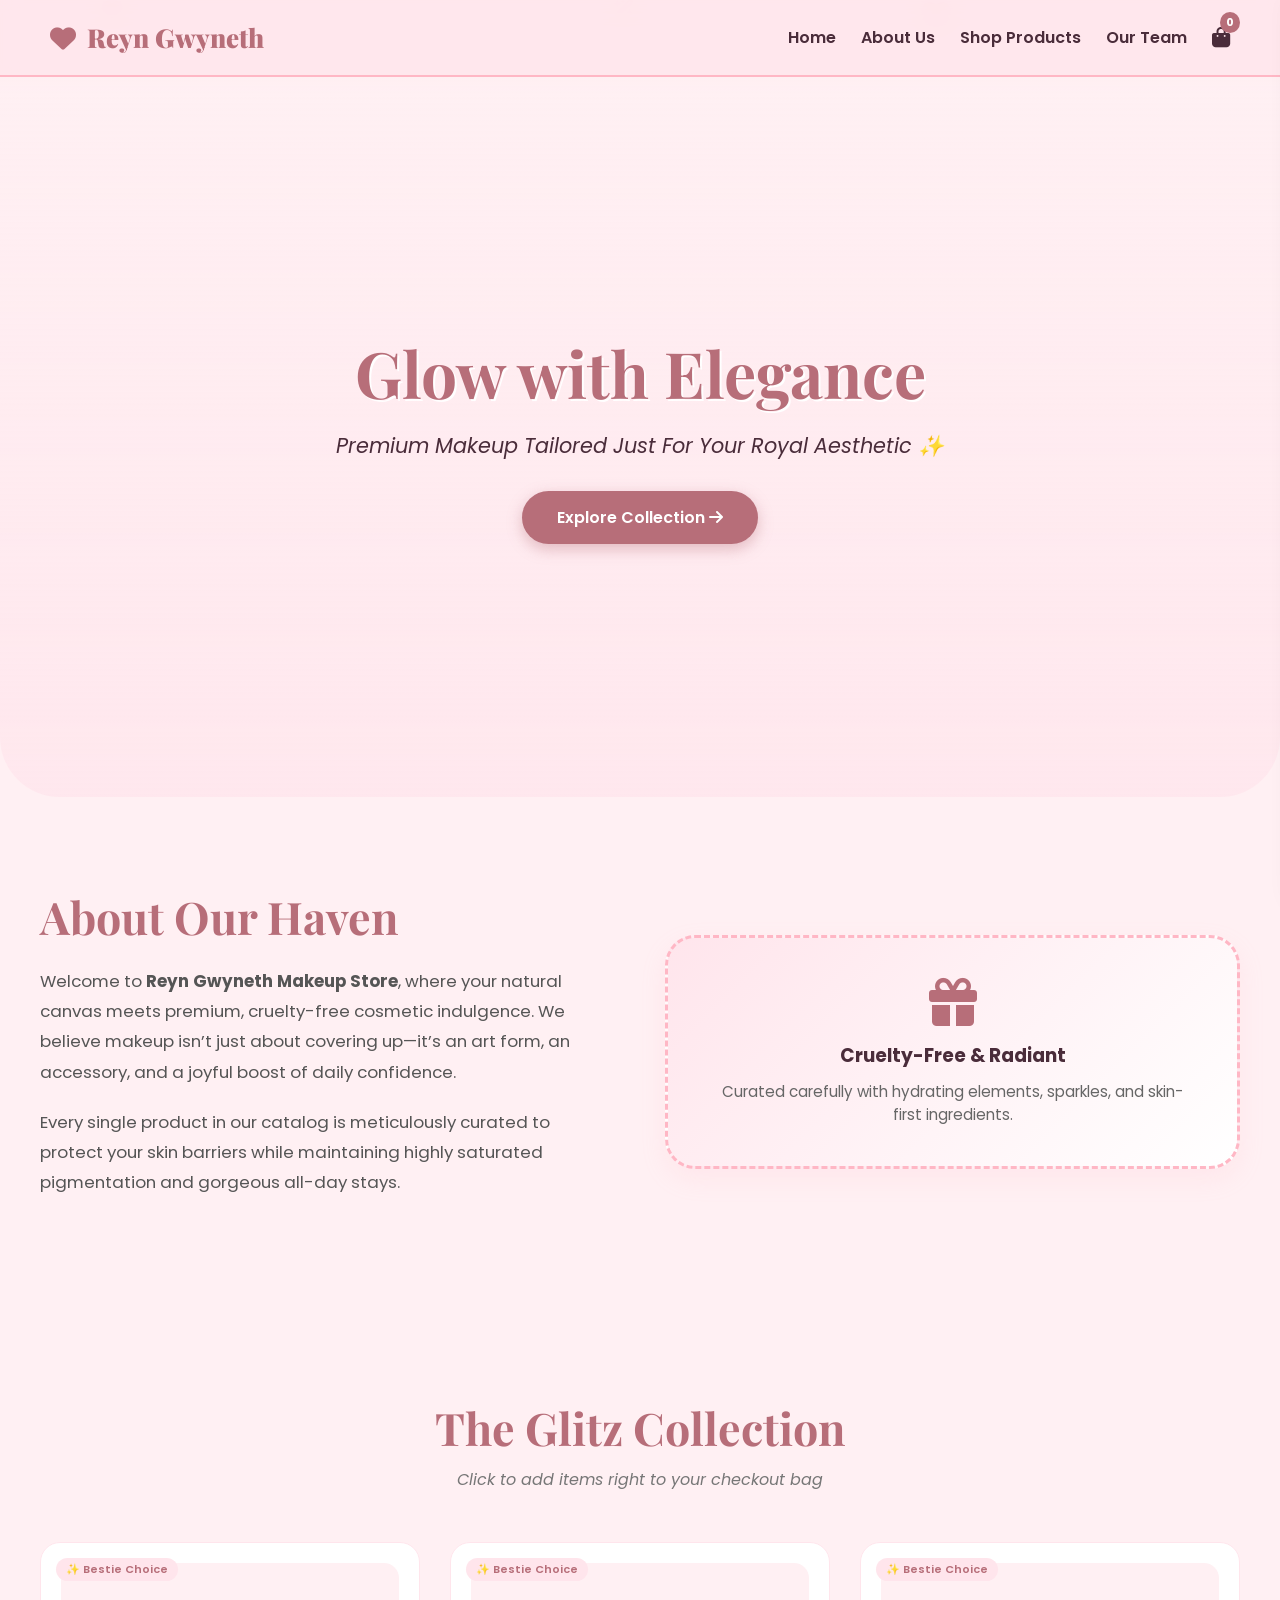
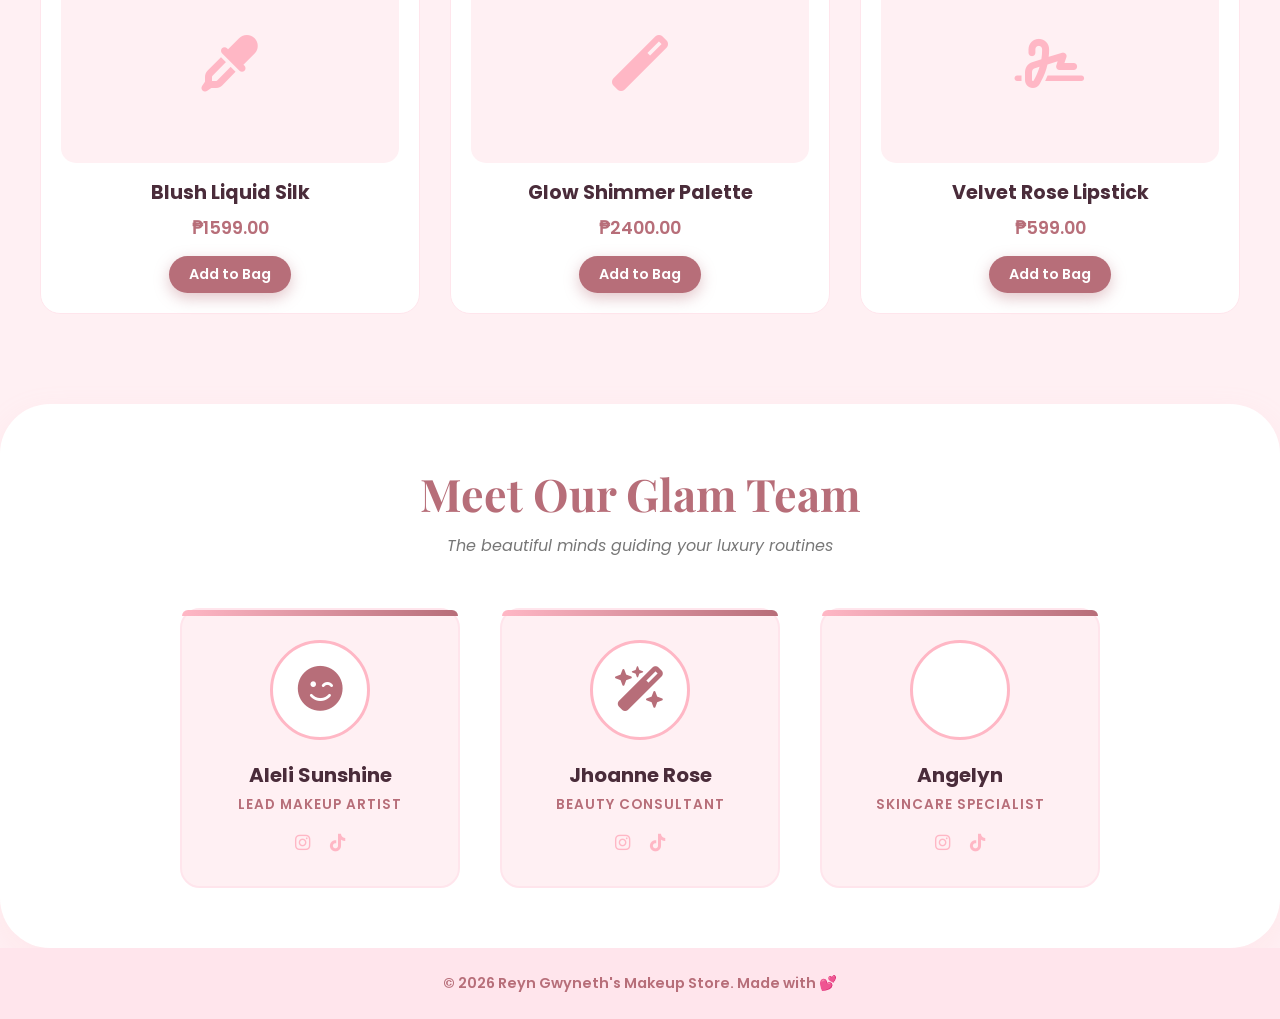
==== commit 76644907: "Create index.html" ====
--- a/index.html
+++ b/index.html
@@ -3,7 +3,7 @@
 <head>
     <meta charset="UTF-8">
     <meta name="viewport" content="width=device-width, initial-scale=1.0">
-    <title>Reyn Gwyneth Makeup Store</title>
+    <title>Reyn Gwyneth's Makeup Store</title>
     <!-- Google Fonts for a chic, girly look -->
     <link href="https://fonts.googleapis.com/css2?family=Playfair+Display:ital,wght@0,400..900;1,400..900&family=Poppins:wght@300;400;600&display=swap" rel="stylesheet">
     <!-- FontAwesome for cute icons -->
@@ -598,21 +598,21 @@
             <div class="product-card">
                 <div class="product-img-placeholder"><i class="fa-solid fa-eye-dropper"></i></div>
                 <h3>Blush Liquid Silk</h3>
-                <div class="product-price">$18.00</div>
+                <div class="product-price">₱1599.00</div>
                 <button class="btn-luxury" style="padding: 8px 20px; font-size: 0.9rem;" onclick="addToCart('Blush Liquid Silk', 18.00)">Add to Bag</button>
             </div>
             <!-- Product 2 -->
             <div class="product-card">
                 <div class="product-img-placeholder"><i class="fa-solid fa-wand-magic"></i></div>
                 <h3>Glow Shimmer Palette</h3>
-                <div class="product-price">$24.00</div>
+                <div class="product-price">₱2400.00</div>
                 <button class="btn-luxury" style="padding: 8px 20px; font-size: 0.9rem;" onclick="addToCart('Glow Shimmer Palette', 24.00)">Add to Bag</button>
             </div>
             <!-- Product 3 -->
             <div class="product-card">
                 <div class="product-img-placeholder"><i class="fa-solid fa-signature"></i></div>
                 <h3>Velvet Rose Lipstick</h3>
-                <div class="product-price">$14.00</div>
+                <div class="product-price">₱599.00</div>
                 <button class="btn-luxury" style="padding: 8px 20px; font-size: 0.9rem;" onclick="addToCart('Velvet Rose Lipstick', 14.00)">Add to Bag</button>
             </div>
         </div>
@@ -682,7 +682,7 @@
 
     <footer>
         <p style="background-color: var(--soft-blush); text-align: center; padding: 25px; font-size: 0.9rem; color: var(--rose-gold); font-weight: 600;">
-            © 2026 Reyn Gwyneth Makeup Store. Made with 💕
+            © 2026 Reyn Gwyneth's Makeup Store. Made with 💕
         </p>
     </footer>
 
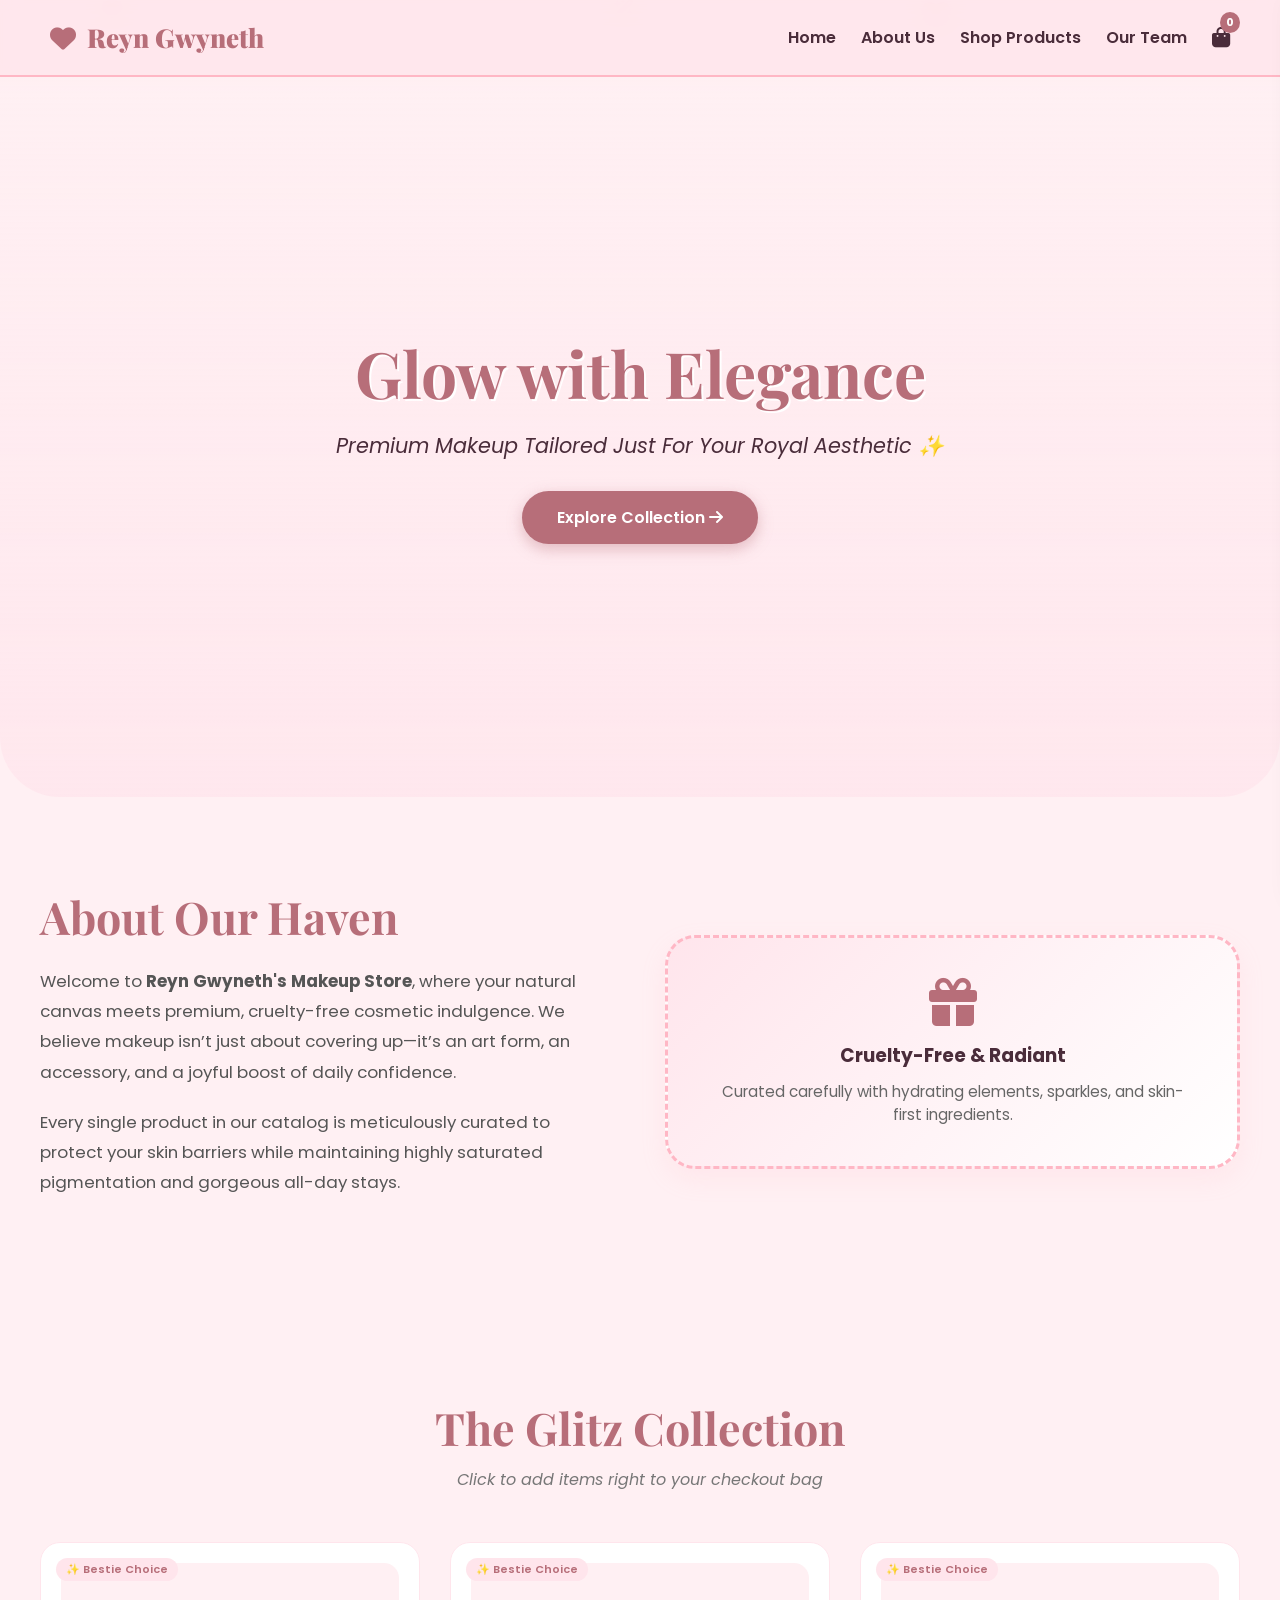
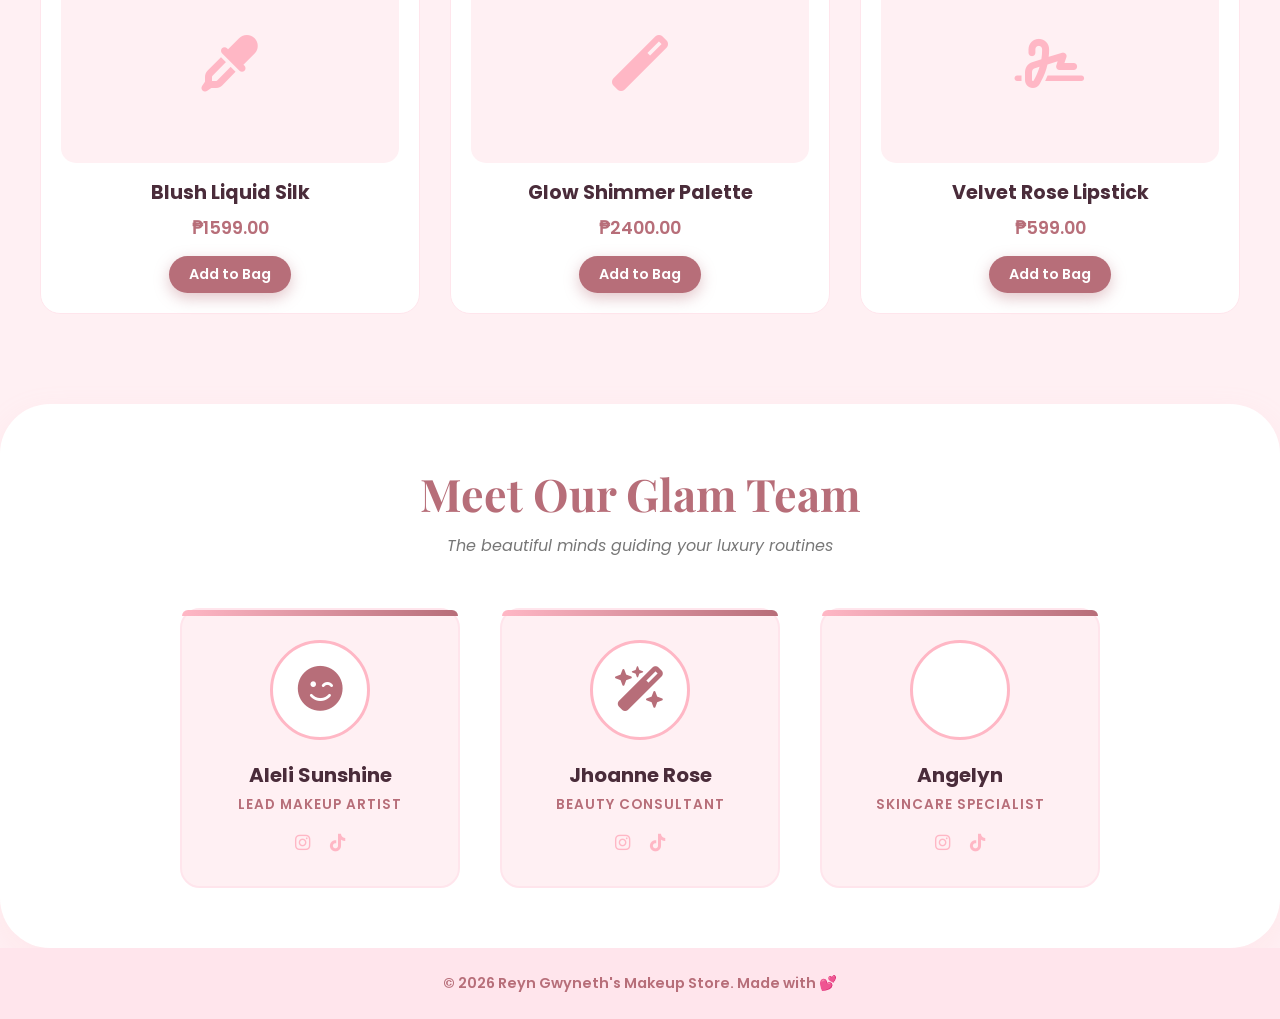
==== commit e24a0eda: "Create index.html" ====
--- a/index.html
+++ b/index.html
@@ -578,7 +578,7 @@
     <section class="about-section" id="about">
         <div class="about-text">
             <h2>About Our Haven</h2>
-            <p>Welcome to <strong>Reyn Gwyneth Makeup Store</strong>, where your natural canvas meets premium, cruelty-free cosmetic indulgence. We believe makeup isn’t just about covering up—it’s an art form, an accessory, and a joyful boost of daily confidence.</p>
+            <p>Welcome to <strong>Reyn Gwyneth's Makeup Store</strong>, where your natural canvas meets premium, cruelty-free cosmetic indulgence. We believe makeup isn’t just about covering up—it’s an art form, an accessory, and a joyful boost of daily confidence.</p>
             <p>Every single product in our catalog is meticulously curated to protect your skin barriers while maintaining highly saturated pigmentation and gorgeous all-day stays.</p>
         </div>
         <div class="about-deco-box">
@@ -674,7 +674,7 @@
             </div>
             <div class="summary-row" style="font-size: 1.2rem; color: var(--rose-gold);">
                 <span>Total Price:</span>
-                <span id="summaryTotal">$0.00</span>
+                <span id="summaryTotal">₱0.00</span>
             </div>
             <button class="btn-checkout" onclick="processCheckout()">Secure Checkout ✨</button>
         </div>
@@ -712,7 +712,7 @@
             const container = document.getElementById('cartItemsContainer');
             if (cart.length === 0) {
                 container.innerHTML = `<p style="color: #999; text-align: center; margin-top: 40px;">Your shopping bag is completely empty!</p>`;
-                document.getElementById('summaryTotal').innerText = "$0.00";
+                document.getElementById('summaryTotal').innerText = "₱0.00";
                 return;
             }
 
